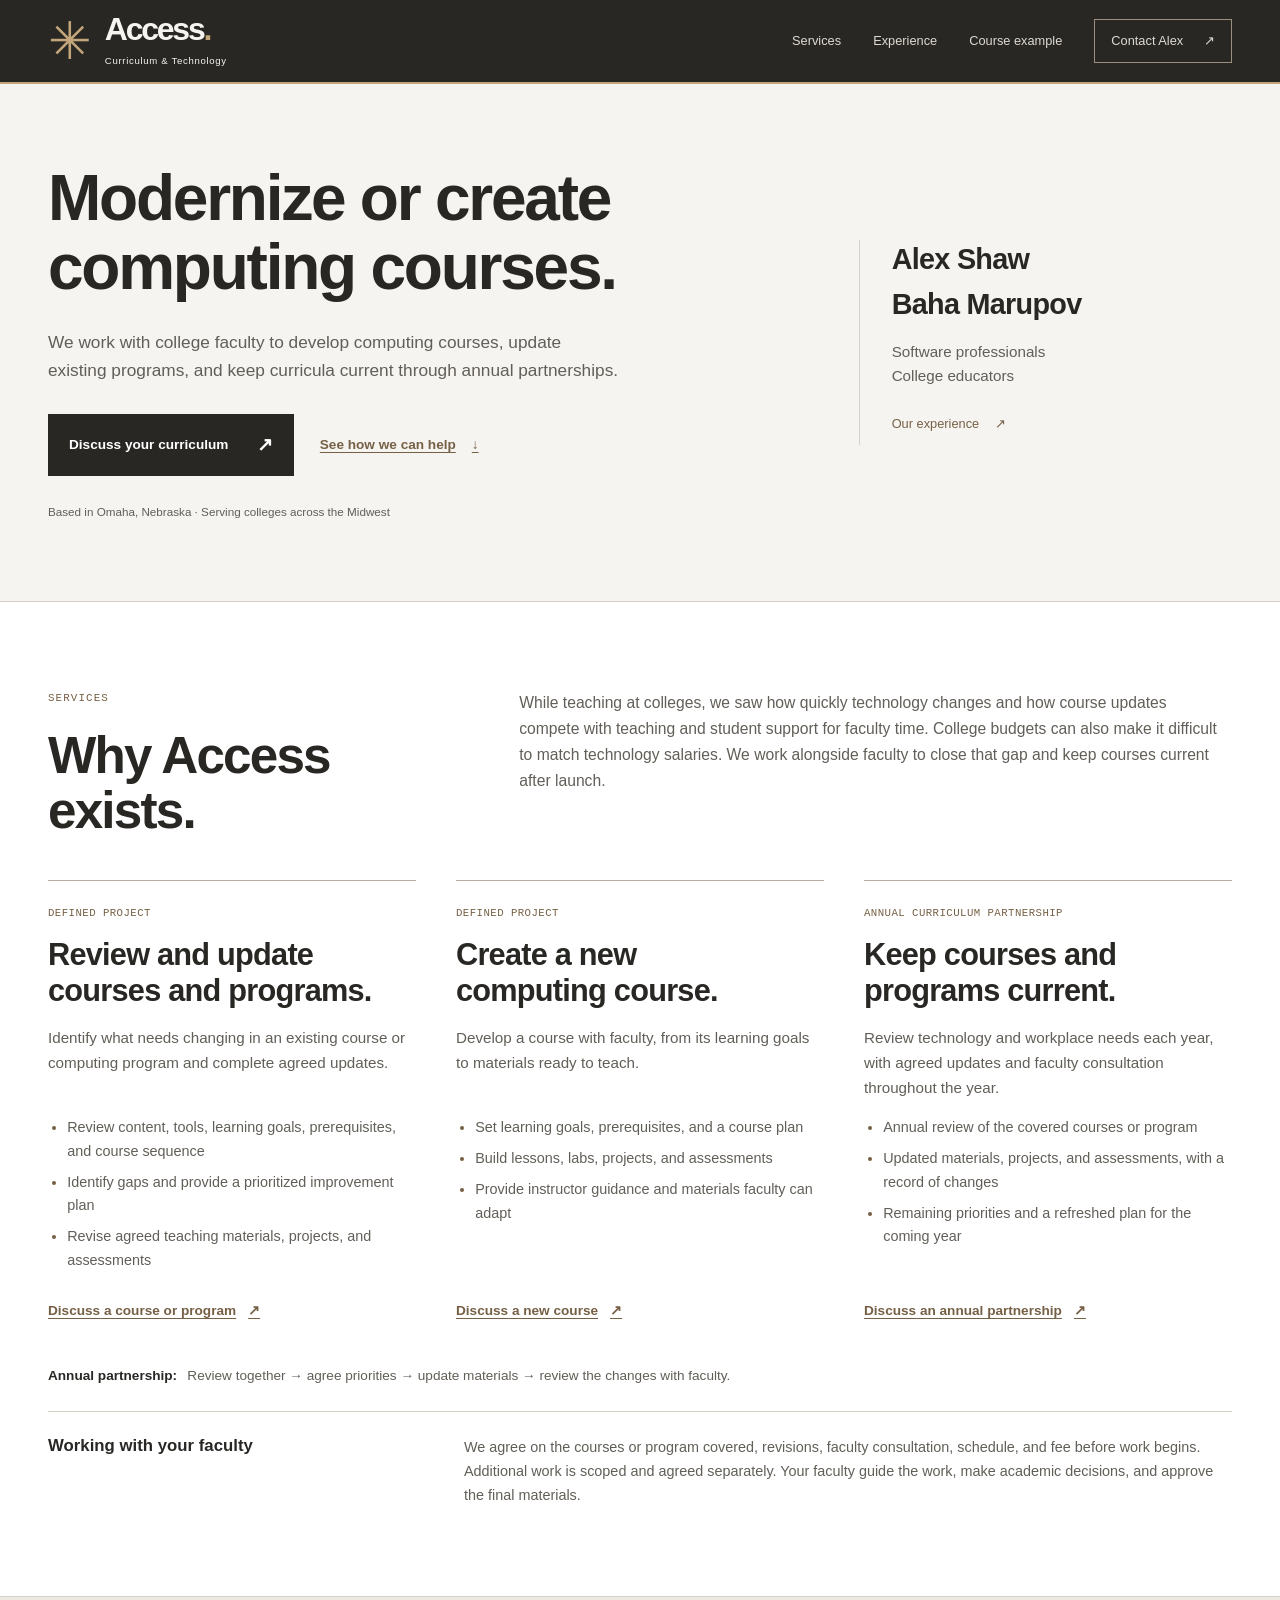
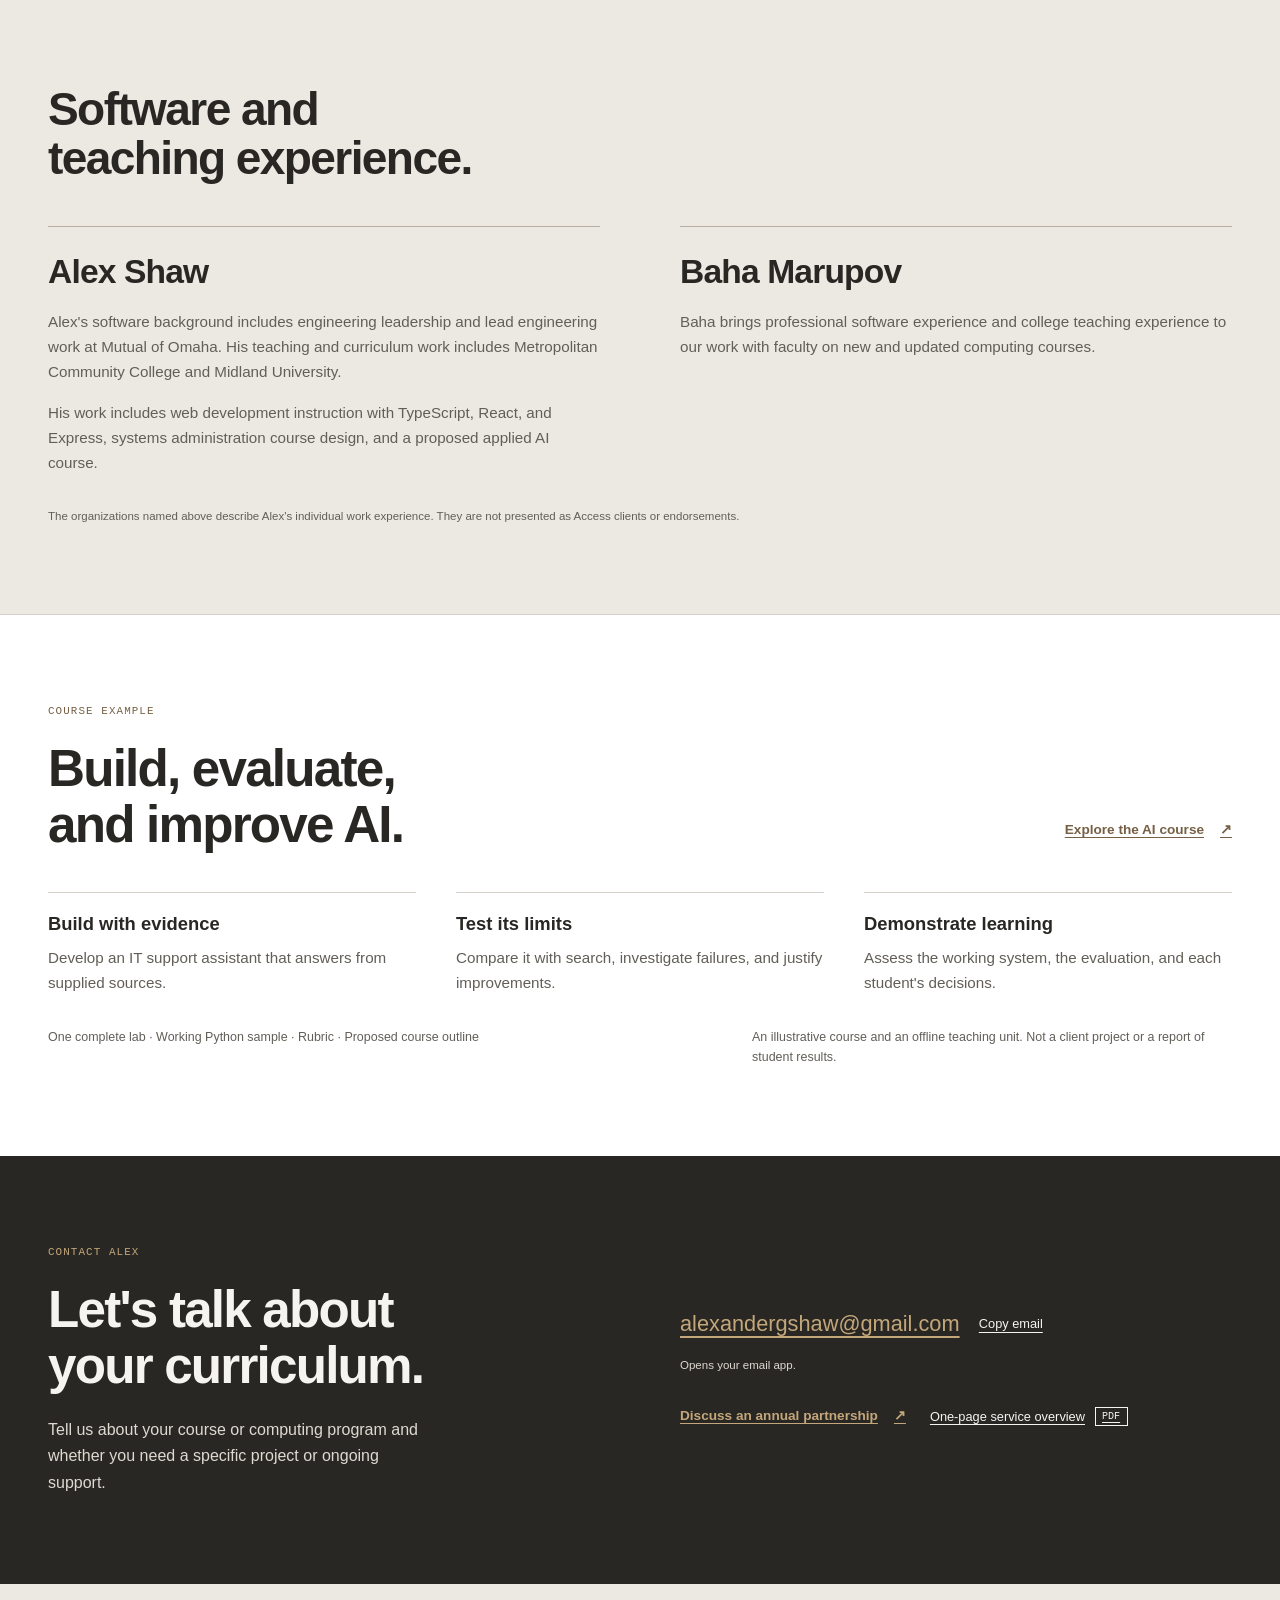
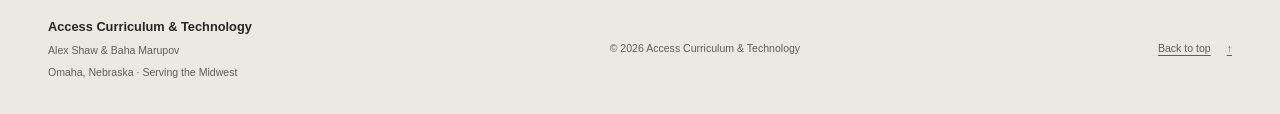
==== index.html @ 69c61f14 "Apply charcoal stone and bronze visual design" ====
<!doctype html>
<html lang="en">
<head>
  <meta charset="utf-8">
  <meta name="viewport" content="width=device-width, initial-scale=1">
  <title>Computing Courses &amp; Curriculum Support | Access Curriculum &amp; Technology</title>
  <meta name="description" content="Alex Shaw and Baha Marupov help colleges review and update computing courses and programs, create new courses, and keep curricula current through annual partnerships.">
  <meta property="og:type" content="website">
  <meta property="og:title" content="Access | Modernize or create computing courses">
  <meta property="og:description" content="Software professionals and college educators Alex Shaw and Baha Marupov offer course and program updates, new course development, and annual curriculum partnerships.">
  <meta name="theme-color" content="#292724">
  <link rel="icon" href="./favicon.svg" type="image/svg+xml">
  <link rel="stylesheet" href="./styles.css">
  <script src="./script.js" defer></script>
</head>
<body>
  <a class="skip-link" href="#main">Skip to content</a>
  <header class="site-header">
    <div class="container header-inner">
      <a class="wordmark" href="#top" aria-label="Access Curriculum &amp; Technology home"><span class="brand-symbol" aria-hidden="true">✳</span><span><span class="wordmark-name">Access<span class="wordmark-dot">.</span></span><span class="wordmark-description">Curriculum &amp; Technology</span></span></a>
      <nav aria-label="Main navigation">
        <a href="#services">Services</a>
        <a href="#experience">Experience</a>
        <a href="#course-example">Course example</a>
        <a class="nav-contact" href="#contact">Contact Alex <span aria-hidden="true">↗</span></a>
      </nav>
    </div>
  </header>
  <main id="main" tabindex="-1">
    <section class="hero" id="top" aria-labelledby="hero-heading">
      <div class="container hero-grid">
        <div class="hero-copy">
          <h1 id="hero-heading">Modernize or create<br><em>computing courses.</em></h1>
          <p class="hero-intro">We work with college faculty to develop computing courses, update existing programs, and keep curricula current through annual partnerships.</p>
          <div class="actions">
            <a class="button" href="#contact">Discuss your curriculum <span aria-hidden="true">↗</span></a>
            <a class="text-link" href="#services">See how we can help <span aria-hidden="true">↓</span></a>
          </div>
          <p class="hero-location">Based in Omaha, Nebraska · Serving colleges across the Midwest</p>
        </div>
        <aside class="credentials" aria-label="Meet Alex Shaw and Baha Marupov">
          <h2>Alex Shaw</h2>
          <h2>Baha Marupov</h2>
          <p>Software professionals<br>College educators</p>
          <a class="credential-link" href="#experience">Our experience <span aria-hidden="true">↗</span></a>
        </aside>
      </div>
    </section>

    <section class="section services" id="services" aria-labelledby="services-heading">
      <div class="container">
        <div class="section-heading services-intro">
          <div><p class="eyebrow">Services</p><h2 id="services-heading">Why Access<br><em>exists.</em></h2></div>
          <div class="origin-story">
            <p>While teaching at colleges, we saw how quickly technology changes and how course updates compete with teaching and student support for faculty time. College budgets can also make it difficult to match technology salaries. We work alongside faculty to close that gap and keep courses current after launch.</p>
          </div>
        </div>
        <div class="course-services">
          <article class="course-service" data-reveal>
            <p class="service-kind">Defined project</p>
            <h3>Review and update courses and programs.</h3>
            <p>Identify what needs changing in an existing course or computing program and complete agreed updates.</p>
            <ul><li>Review content, tools, learning goals, prerequisites, and course sequence</li><li>Identify gaps and provide a prioritized improvement plan</li><li>Revise agreed teaching materials, projects, and assessments</li></ul>
            <a class="text-link" href="mailto:alexandergshaw@gmail.com?subject=Computing%20course%20or%20program%20review">Discuss a course or program <span aria-hidden="true">↗</span></a>
          </article>
          <article class="course-service" data-reveal>
            <p class="service-kind">Defined project</p>
            <h3>Create a new computing course.</h3>
            <p>Develop a course with faculty, from its learning goals to materials ready to teach.</p>
            <ul><li>Set learning goals, prerequisites, and a course plan</li><li>Build lessons, labs, projects, and assessments</li><li>Provide instructor guidance and materials faculty can adapt</li></ul>
            <a class="text-link" href="mailto:alexandergshaw@gmail.com?subject=Create%20a%20computing%20course">Discuss a new course <span aria-hidden="true">↗</span></a>
          </article>
          <article class="course-service" data-reveal>
            <p class="service-kind">Annual Curriculum Partnership</p>
            <h3>Keep courses and programs current.</h3>
            <p>Review technology and workplace needs each year, with agreed updates and faculty consultation throughout the year.</p>
            <ul><li>Annual review of the covered courses or program</li><li>Updated materials, projects, and assessments, with a record of changes</li><li>Remaining priorities and a refreshed plan for the coming year</li></ul>
            <a class="text-link" href="mailto:alexandergshaw@gmail.com?subject=Annual%20Curriculum%20Partnership">Discuss an annual partnership <span aria-hidden="true">↗</span></a>
          </article>
        </div>
        <p class="review-cycle"><strong>Annual partnership:</strong> Review together → agree priorities → update materials → review the changes with faculty.</p>
        <div class="working-together"><h3>Working with your faculty</h3><p>We agree on the courses or program covered, revisions, faculty consultation, schedule, and fee before work begins. Additional work is scoped and agreed separately. Your faculty guide the work, make academic decisions, and approve the final materials.</p></div>
      </div>
    </section>

    <section class="section experience" id="experience" aria-labelledby="experience-heading">
      <div class="container">
        <div class="section-heading"><h2 id="experience-heading">Software and<br><em>teaching experience.</em></h2></div>
        <div class="experience-columns">
          <article data-reveal><h3>Alex Shaw</h3><p>Alex's software background includes engineering leadership and lead engineering work at Mutual of Omaha. His teaching and curriculum work includes Metropolitan Community College and Midland University.</p><p>His work includes web development instruction with TypeScript, React, and Express, systems administration course design, and a proposed applied AI course.</p></article>
          <article data-reveal><h3>Baha Marupov</h3><p>Baha brings professional software experience and college teaching experience to our work with faculty on new and updated computing courses.</p></article>
        </div>
        <p class="experience-note">The organizations named above describe Alex's individual work experience. They are not presented as Access clients or endorsements.</p>
      </div>
    </section>

    <section class="section course-example" id="course-example" aria-labelledby="example-heading">
      <div class="container">
        <div class="example-heading"><div><p class="eyebrow">Course example</p><h2 id="example-heading">Build, evaluate,<br><em>and improve AI.</em></h2></div><a class="text-link" href="./ai-course-example.html">Explore the AI course <span aria-hidden="true">↗</span></a></div>
        <ol class="example-steps"><li><h3>Build with evidence</h3><p>Develop an IT support assistant that answers from supplied sources.</p></li><li><h3>Test its limits</h3><p>Compare it with search, investigate failures, and justify improvements.</p></li><li><h3>Demonstrate learning</h3><p>Assess the working system, the evaluation, and each student's decisions.</p></li></ol>
        <div class="example-notes"><p>One complete lab · Working Python sample · Rubric · Proposed course outline</p><p>An illustrative course and an offline teaching unit. Not a client project or a report of student results.</p></div>
      </div>
    </section>

    <section class="section contact" id="contact" aria-labelledby="contact-heading">
      <div class="container contact-grid">
        <div><p class="eyebrow">Contact Alex</p><h2 id="contact-heading">Let's talk about<br><em>your curriculum.</em></h2><p>Tell us about your course or computing program and whether you need a specific project or ongoing support.</p></div>
        <div class="contact-details"><div class="contact-email"><a class="email-address" href="mailto:alexandergshaw@gmail.com?subject=Computing%20curriculum%20support">alexandergshaw@gmail.com</a><button class="copy-email" type="button" hidden>Copy email</button></div><p class="email-help">Opens your email app.</p><p class="copy-status" role="status" aria-live="polite"></p><div class="contact-links"><a class="partnership-contact text-link" href="mailto:alexandergshaw@gmail.com?subject=Annual%20Curriculum%20Partnership">Discuss an annual partnership <span aria-hidden="true">↗</span></a><a class="brief-download" href="./output/pdf/access-capabilities.pdf" download>One-page service overview <span>PDF</span></a></div></div>
      </div>
    </section>
  </main>
  <footer class="site-footer"><div class="container footer-inner"><div><p class="footer-brand">Access Curriculum &amp; Technology</p><p>Alex Shaw &amp; Baha Marupov</p><p>Omaha, Nebraska · Serving the Midwest</p></div><p>© 2026 Access Curriculum &amp; Technology</p><a href="#top">Back to top <span aria-hidden="true">↑</span></a></div></footer>
</body>
</html>
---- styles.css ----
:root {
  color-scheme: light;
  --paper: #f5f4f1;
  --white: #ffffff;
  --ink: #292724;
  --muted: #625e58;
  --brand: #766045;
  --line: #d5d0c8;
  --soft: #ece9e3;
  --night: #292724;
  --raised: #393630;
  --selected-surface: #494238;
  --accent: #c3a77a;
  --on-dark: #ded9d1;
  --dark-line: #595248;
  --control-line: #9b8f7d;
  --rule-strong: #b8ada0;
  --action: var(--ink);
  --action-hover: #3f3b35;
  --action-text: var(--white);
  --action-on-dark: var(--paper);
  --action-hover-on-dark: var(--soft);
  --action-text-on-dark: var(--ink);
  --focus: var(--ink);
  --focus-on-dark: var(--white);
  --sans: "Segoe UI", -apple-system, BlinkMacSystemFont, Arial, sans-serif;
  --mono: "Cascadia Code", Consolas, monospace;
}
* { box-sizing: border-box; }
html { scroll-behavior: smooth; scroll-padding-top: calc(var(--header-height, 92px) + 1rem); }
body { margin: 0; color: var(--ink); background: var(--white); font: 1rem/1.65 var(--sans); overflow-wrap: break-word; }
[hidden] { display: none !important; }
::selection { color: var(--night); background: var(--accent); }
a { color: inherit; text-underline-offset: .25em; }
button, input { font: inherit; }
a, button, input { -webkit-tap-highlight-color: transparent; }
:focus-visible { outline: 3px solid var(--focus); outline-offset: 5px; }
h1, h2, h3, p { margin: 0; }
h1, h2, h3 { text-wrap: balance; }
h1, h2 { font-weight: 550; line-height: 1.08; letter-spacing: -.035em; }
h1 { font-size: clamp(3rem, 5.2vw, 5rem); }
h2 { font-size: clamp(2.5rem, 4vw, 3.6rem); }
h3 { line-height: 1.25; font-weight: 550; }
h1 em, h2 em { color: inherit; font: inherit; }
p + p { margin-top: 1rem; }
ul { padding-left: 1.2rem; margin: 1rem 0 0; }
li + li { margin-top: .45rem; }
svg { display: block; }
.container { width: min(1280px, calc(100% - 6rem)); margin-inline: auto; }
.section { padding-block: 5.5rem; }
.eyebrow { font: 500 .68rem/1.6 var(--mono); letter-spacing: .1em; text-transform: uppercase; color: var(--brand); margin-bottom: 1.3rem; }
.visually-hidden { position: absolute; width: 1px; height: 1px; padding: 0; margin: -1px; overflow: hidden; clip-path: inset(50%); white-space: nowrap; border: 0; }
.skip-link { position: fixed; top: .75rem; left: 1rem; padding: .8rem 1.2rem; background: var(--accent); color: var(--night); z-index: 40; transform: translateY(-180%); }
.skip-link:focus { transform: translateY(0); }
.site-header { position: sticky; top: 0; z-index: 15; background: var(--night); color: var(--paper); border-bottom: 2px solid var(--accent); }
.header-inner { display: flex; align-items: center; justify-content: space-between; gap: 2rem; min-height: 82px; }
.wordmark { display: inline-flex; align-items: center; gap: .8rem; text-decoration: none; flex-shrink: 0; }
.brand-symbol { font-size: 3.25rem; color: var(--accent); line-height: 1; }
.wordmark-name { display: block; font-size: 2rem; font-weight: 650; line-height: 1; letter-spacing: -.07em; }
.wordmark-dot { color: var(--accent); }
.wordmark-description { display: block; margin-top: .45rem; font-size: .6rem; letter-spacing: .07em; }
nav { display: flex; align-items: center; gap: .5rem 2rem; flex-wrap: wrap; }
nav a { display: inline-flex; align-items: center; min-height: 44px; text-decoration: none; font-size: .8rem; }
.site-header nav a { color: var(--on-dark); transition: color .2s; }
.site-header nav a:hover, .site-header nav a.is-active { color: var(--accent); }
nav .nav-contact { color: var(--accent); gap: 1.3rem; border: 1px solid var(--control-line); padding: .2rem 1rem; }
.site-header :focus-visible, .contact :focus-visible { outline-color: var(--focus-on-dark); }
.hero { background: var(--paper); color: var(--ink); padding-block: 5rem; border-bottom: 1px solid var(--line); }
.hero-grid { display: grid; grid-template-columns: 2fr 1fr; align-items: center; gap: clamp(2rem, 5vw, 5rem); }
.hero h1 { font-size: clamp(3rem, 5vw, 4.7rem); }
.hero-intro { margin-top: 1.6rem; font-size: 1.08rem; color: var(--muted); max-width: 36rem; }
.actions { display: flex; align-items: center; flex-wrap: wrap; gap: 1rem 1.6rem; margin-top: 1.8rem; }
.button { display: inline-flex; justify-content: space-between; align-items: center; gap: 1.8rem; min-height: 52px; padding: .9rem 1.25rem; border: 1px solid var(--action); background: var(--action); color: var(--action-text); text-decoration: none; font-size: .85rem; font-weight: 600; transition: background .2s; }
.button > span[aria-hidden] { font-size: 1.2rem; transition: transform .2s; }
.button:hover { background: var(--action-hover); border-color: var(--action-hover); }
.button:hover > span[aria-hidden] { transform: translate(2px, -2px); }
.button-on-dark { --action: var(--action-on-dark); --action-hover: var(--action-hover-on-dark); --action-text: var(--action-text-on-dark); }
.text-link { display: inline-flex; gap: 1rem; align-items: center; min-height: 44px; font-size: .85rem; font-weight: 600; text-decoration-thickness: 1px; }
.text-link:hover { text-decoration-thickness: 2px; }
.hero .text-link { color: var(--brand); }
.hero-location { color: var(--muted); font-size: .73rem; margin-top: 1.6rem; }
.credentials { border-left: 1px solid var(--line); padding-left: 2rem; }
.credentials h2 { font-size: 1.8rem; letter-spacing: -.025em; line-height: 1.35; }
.credentials h2 + h2 { margin-top: .4rem; }
.credentials p { color: var(--muted); font-size: .95rem; line-height: 1.6; margin-top: 1rem; }
.credential-link { display: inline-flex; gap: 1rem; min-height: 44px; align-items: center; color: var(--brand); margin-top: .8rem; font-size: .8rem; text-decoration: none; }
.credential-link:hover { text-decoration: underline; }
.section-heading { margin-bottom: 2.6rem; }
.section-heading > p:last-child:not(.eyebrow) { margin-top: 1rem; color: var(--muted); }
.services-intro { display: grid; grid-template-columns: .8fr 1.4fr; gap: 4rem; align-items: start; }
.origin-story { color: var(--muted); max-width: 44rem; }
.origin-story p { font-size: .98rem; }
.course-services { display: grid; grid-template-columns: repeat(3, minmax(0, 1fr)); gap: 1rem 2.5rem; }
.course-service { border-top: 1px solid var(--rule-strong); padding-top: 1.5rem; display: grid; grid-template-rows: subgrid; grid-row: span 5; align-items: start; min-width: 0; }
.course-service h3 { font-size: clamp(1.8rem, 2.4vw, 2.3rem); line-height: 1.16; letter-spacing: -.025em; font-weight: 550; }
.course-service > p { color: var(--muted); font-size: .95rem; }
.course-service > .service-kind { color: var(--brand); font: .67rem/1.5 var(--mono); text-transform: uppercase; letter-spacing: .04em; margin: 0; }
.course-service ul { margin: 0; font-size: .9rem; color: var(--muted); }
.course-service li::marker { color: var(--brand); }
.course-service .text-link { align-self: end; color: var(--brand); font-size: .85rem; gap: .75rem; }
.review-cycle { margin-top: 2rem; font-size: .85rem; color: var(--muted); }
.review-cycle strong { color: var(--ink); margin-right: .4rem; }
.working-together { display: grid; grid-template-columns: 1fr 2fr; gap: 2rem; border-top: 1px solid var(--line); margin-top: 1.5rem; padding-top: 1.5rem; }
.working-together h3 { font-size: 1.05rem; }
.working-together p { color: var(--muted); font-size: .9rem; }
.experience { background: var(--soft); border-block: 1px solid var(--line); }
.experience h2 { font-size: clamp(2.1rem, 3.6vw, 3.3rem); }
.experience-columns { display: grid; grid-template-columns: 1fr 1fr; gap: 5rem; }
.experience-columns article { border-top: 1px solid var(--rule-strong); padding-top: 1.5rem; }
.experience-columns h3 { font-size: 2.1rem; letter-spacing: -.025em; font-weight: 550; }
.experience-columns p { font-size: .95rem; color: var(--muted); margin-top: 1rem; }
.experience-note { font-size: .72rem; color: var(--muted); margin-top: 2rem; }
.example-heading { display: flex; justify-content: space-between; align-items: end; gap: 2rem; }
.example-heading > a { color: var(--brand); flex-shrink: 0; }
.example-steps { display: grid; grid-template-columns: repeat(3, minmax(0, 1fr)); gap: 2.5rem; list-style: none; padding: 0; margin: 2.5rem 0 0; }
.example-steps li { border-top: 1px solid var(--line); padding-top: 1.2rem; margin: 0; }
.example-steps h3 { font-size: 1.15rem; font-weight: 550; }
.example-steps p { color: var(--muted); font-size: .95rem; margin-top: .6rem; }
.example-notes { display: flex; justify-content: space-between; gap: 1.5rem; margin-top: 2rem; font-size: .78rem; color: var(--muted); }
.example-notes p { margin: 0; max-width: 30rem; }
.contact { background: var(--night); color: var(--paper); }
.contact .eyebrow { color: var(--accent); }
.contact-grid { display: grid; grid-template-columns: 1fr 1fr; gap: 5rem; align-items: center; }
.contact-grid > div > p:not(.eyebrow):not(.email-help):not(.copy-status) { color: var(--on-dark); max-width: 380px; margin-top: 1.5rem; }
.contact-email { display: flex; align-items: center; flex-wrap: wrap; gap: .25rem 1.2rem; }
.email-address { font-size: clamp(.95rem, 1.7vw, 1.4rem); color: var(--accent); }
.copy-email { cursor: pointer; min-height: 44px; color: var(--paper); padding: .4rem 0; background: transparent; border: 0; text-decoration: underline; font-size: .8rem; text-underline-offset: .3em; }
.email-help, .copy-status { font-size: .72rem; color: var(--on-dark); margin-top: .65rem; }
.copy-status:empty { display: none; }
.contact-links { display: flex; flex-wrap: wrap; align-items: center; gap: .25rem 1.5rem; margin-top: 1.2rem; }
.partnership-contact { color: var(--accent); }
.brief-download { display: inline-flex; align-items: center; gap: .6rem; min-height: 44px; font-size: .8rem; }
.brief-download span, .file-type { font: .63rem var(--mono); border: 1px solid currentColor; padding: .2rem .4rem; }
.site-footer { padding-block: 2rem; background: var(--soft); }
.footer-inner { display: flex; justify-content: space-between; align-items: center; gap: 2rem; color: var(--muted); font-size: .66rem; }
.footer-brand { color: var(--ink); font-weight: 600; font-size: .8rem; }
.footer-inner p + p { margin-top: .3rem; }
.footer-inner > p { margin: 0; }
.footer-inner a { display: inline-flex; align-items: center; min-height: 44px; gap: 1rem; }
/* Content stays visible even if script loading or observation fails. */
@keyframes settle-in { from { transform: translateY(12px); } to { transform: none; } }
[data-reveal].is-visible { animation: settle-in .5s ease-out both; }
@media (max-width: 1100px) {
  .course-services { grid-template-columns: 1fr; gap: 2rem; }
  .course-service { display: flex; flex-direction: column; align-items: start; gap: 1rem; grid-row: auto; }
  .course-service h3 { font-size: 2.2rem; }
  .course-service > p, .course-service ul { max-width: 50rem; }
  .course-service .text-link { align-self: start; }
}
@media (max-width: 1000px) {
  .container { width: calc(100% - 4rem); }
  nav { gap: .5rem 1.2rem; }
  .hero-grid { grid-template-columns: 1.6fr 1fr; gap: 2rem; }
  .hero h1 { font-size: clamp(2.6rem, 4.9vw, 3.5rem); }
  .credentials { padding-left: 1.5rem; }
  .credentials h2 { font-size: 1.6rem; }
  .experience-columns, .contact-grid { gap: 3rem; }
  .services-intro { gap: 2.5rem; }
}
@media (max-width: 800px) {
  .header-inner { flex-wrap: wrap; gap: .6rem; padding-block: 1rem .6rem; }
  .site-header nav { width: 100%; justify-content: space-between; gap: .4rem 1rem; }
  .hero-grid { grid-template-columns: 1fr; gap: 2.8rem; }
  .hero { padding-block: 3rem; }
  .hero h1 { font-size: clamp(2.5rem, 7.5vw, 4.5rem); }
  .credentials { border-left: 0; border-top: 1px solid var(--line); padding: 1.5rem 0 0; display: grid; grid-template-columns: 1fr 1fr; gap: .4rem 1.5rem; max-width: 36rem; }
  .credentials h2 + h2 { margin-top: 0; }
  .credentials p { margin-top: .4rem; }
  .credential-link { justify-self: start; align-self: end; margin: 0; }
  .services-intro { grid-template-columns: 1fr; gap: 1.5rem; }
  .experience-columns, .contact-grid { grid-template-columns: 1fr; gap: 2rem; }
  .example-heading { align-items: start; flex-direction: column; gap: 1rem; }
  .example-steps { grid-template-columns: 1fr; gap: 1.5rem; margin-top: 1.5rem; }
  .example-notes { flex-direction: column; gap: .7rem; margin-top: 1.5rem; }
  .working-together { grid-template-columns: 1fr; gap: .7rem; }
  .section { padding-block: 4rem; }
  .footer-inner { flex-wrap: wrap; gap: .5rem 2rem; }
  .footer-inner > div { width: 100%; }
}
@media (max-width: 480px) {
  .container { width: calc(100% - 2.5rem); }
  .site-header { position: static; }
  html { scroll-padding-top: 1rem; }
  .brand-symbol { font-size: 2.8rem; }
  .wordmark-name { font-size: 1.8rem; }
  .wordmark-description { font-size: .54rem; }
  .site-header nav { gap: .1rem .7rem; }
  .site-header nav a { font-size: .69rem; }
  nav .nav-contact { border: 0; padding-inline: 0; gap: .25rem; }
  .hero { padding-top: 2.5rem; }
  .hero h1 { font-size: clamp(2.05rem, 8.7vw, 2.8rem); }
  .hero-intro { font-size: 1.05rem; }
  .hero-location { font-size: .69rem; }
  .credentials { gap: .5rem 1rem; }
  .credentials h2 { font-size: 1.2rem; }
  .credentials p { grid-column: 1 / -1; font-size: .9rem; }
  .credential-link { grid-column: 1 / -1; }
  .origin-story p { font-size: .93rem; }
  .section { padding-block: 3.5rem; }
  h2, .experience h2 { font-size: clamp(2rem, 8.3vw, 2.5rem); }
  .section-heading { margin-bottom: 2rem; }
  .course-service h3 { font-size: 2rem; }
  .email-address { font-size: 1rem; }
  .brief-download { font-size: .72rem; gap: .6rem; }
}
@media (prefers-reduced-motion: reduce) {
  html { scroll-behavior: auto; }
  *, *::before, *::after { animation: none !important; transition: none !important; }
}
@media print {
  @page { margin: 1.5cm; }
  html { scroll-behavior: auto; }
  body { background: white; color: #000; font-size: 10pt; }
  .container { width: 100%; }
  .site-header { position: static; background: white; color: #000; }
  .header-inner { min-height: 0; padding-block: .5rem; }
  .brand-symbol, .wordmark-dot { color: #000; }
  nav, .skip-link, .actions, .copy-status, .email-help, .credential-link, .brief-download, .partnership-contact, .footer-inner > a { display: none !important; }
  .section, .hero { padding-block: 1.5rem; }
  .hero, .experience, .contact, .site-footer, .credentials { background: white; color: #000; box-shadow: none; }
  .hero *, .contact *, .credentials * { color: #000 !important; }
  h1, .hero h1 { font-size: 30pt; }
  h2, .experience h2 { font-size: 23pt; }
  .hero-grid, .contact-grid { display: block; }
  .credentials { margin-top: 1.2rem; padding: 1rem 0; border-left: 0; break-inside: avoid; }
  .services-intro { display: block; }
  .origin-story { margin-top: 1rem; max-width: none; }
  .section-heading { margin-bottom: 1.2rem; }
  .course-services, .experience-columns { gap: 1.5rem; }
  .course-service { display: block; padding: 1rem 0; break-inside: avoid; }
  .course-service > * + * { margin-top: .7rem; }
  .course-service h3 { font-size: 20pt; }
  .course-services { display: block; }
  .review-cycle { background: white; color: #000; break-inside: avoid; }
  .course-service .text-link, .example-heading > a { display: none; }
  .example-steps { break-inside: avoid; }
  .contact-details { margin-top: 1rem; }
  .footer-inner { display: block; }
  *, *::before, *::after { animation: none !important; transition: none !important; }
}
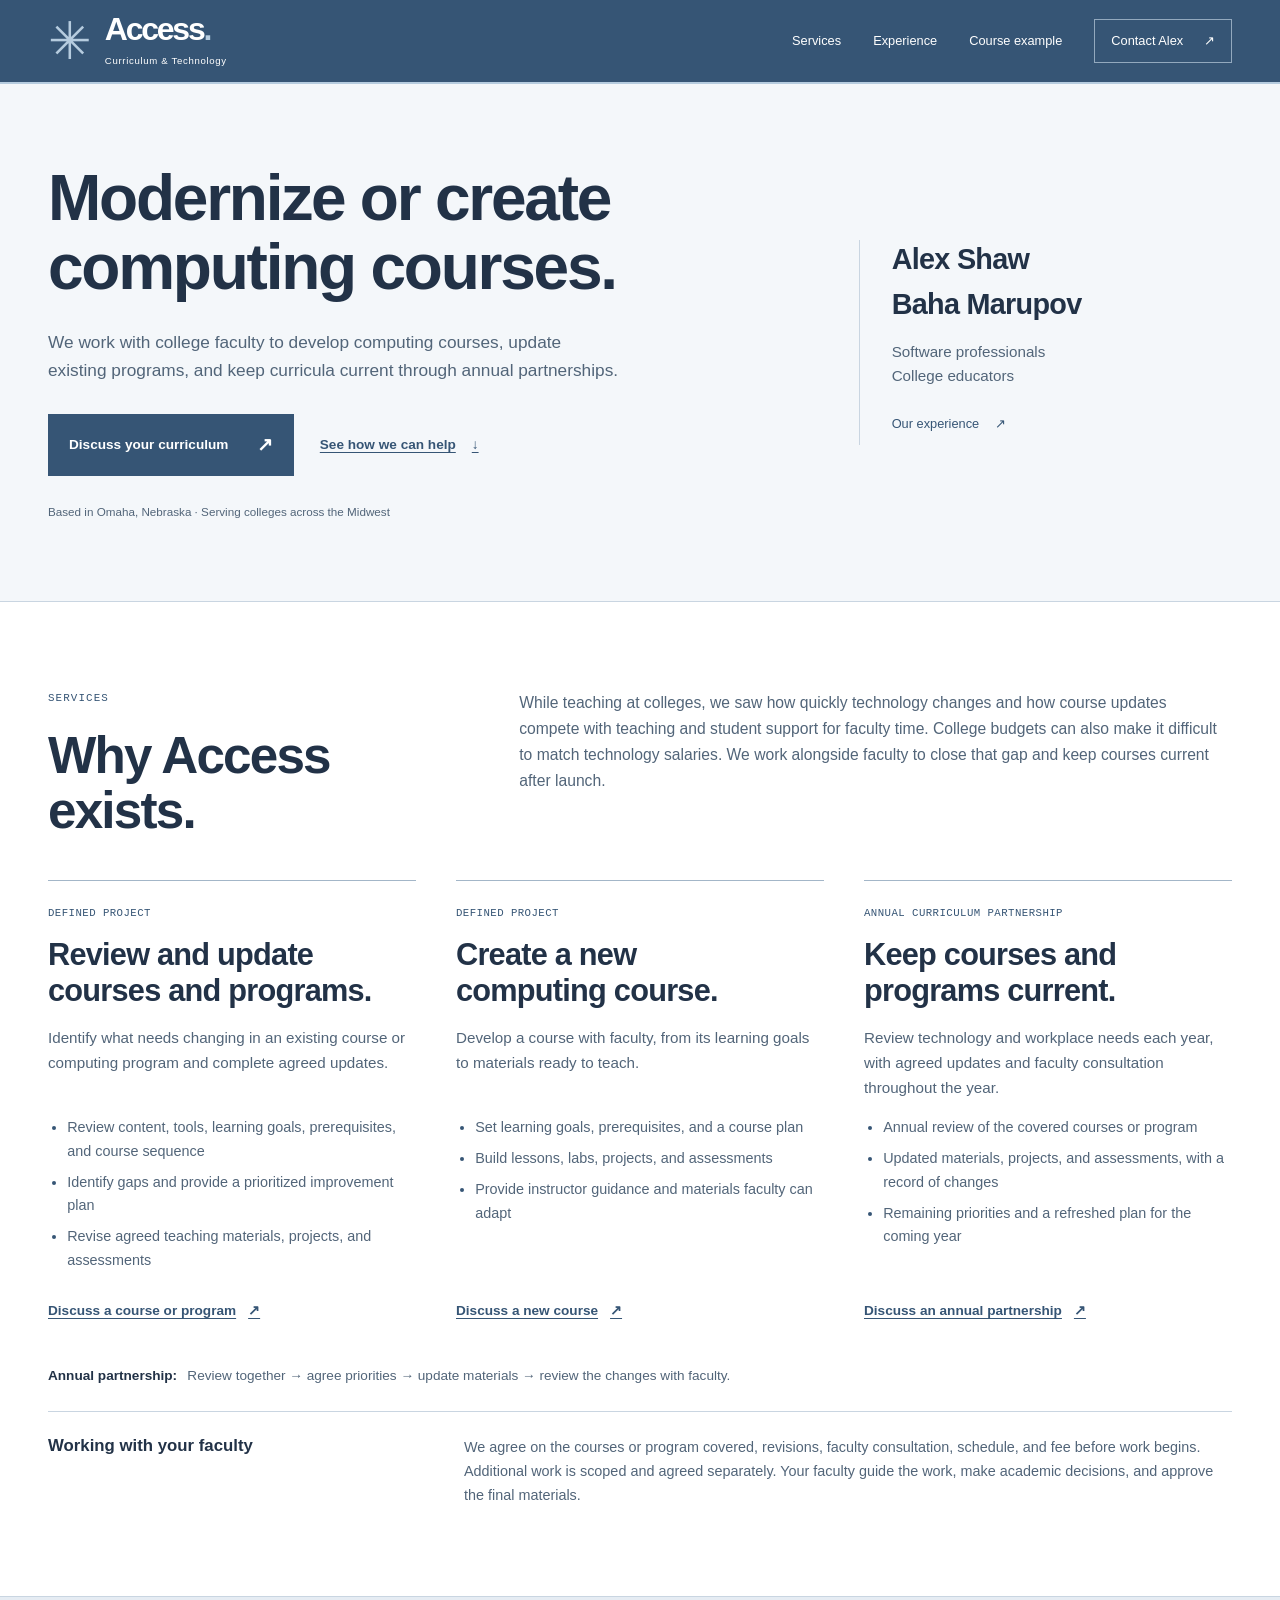
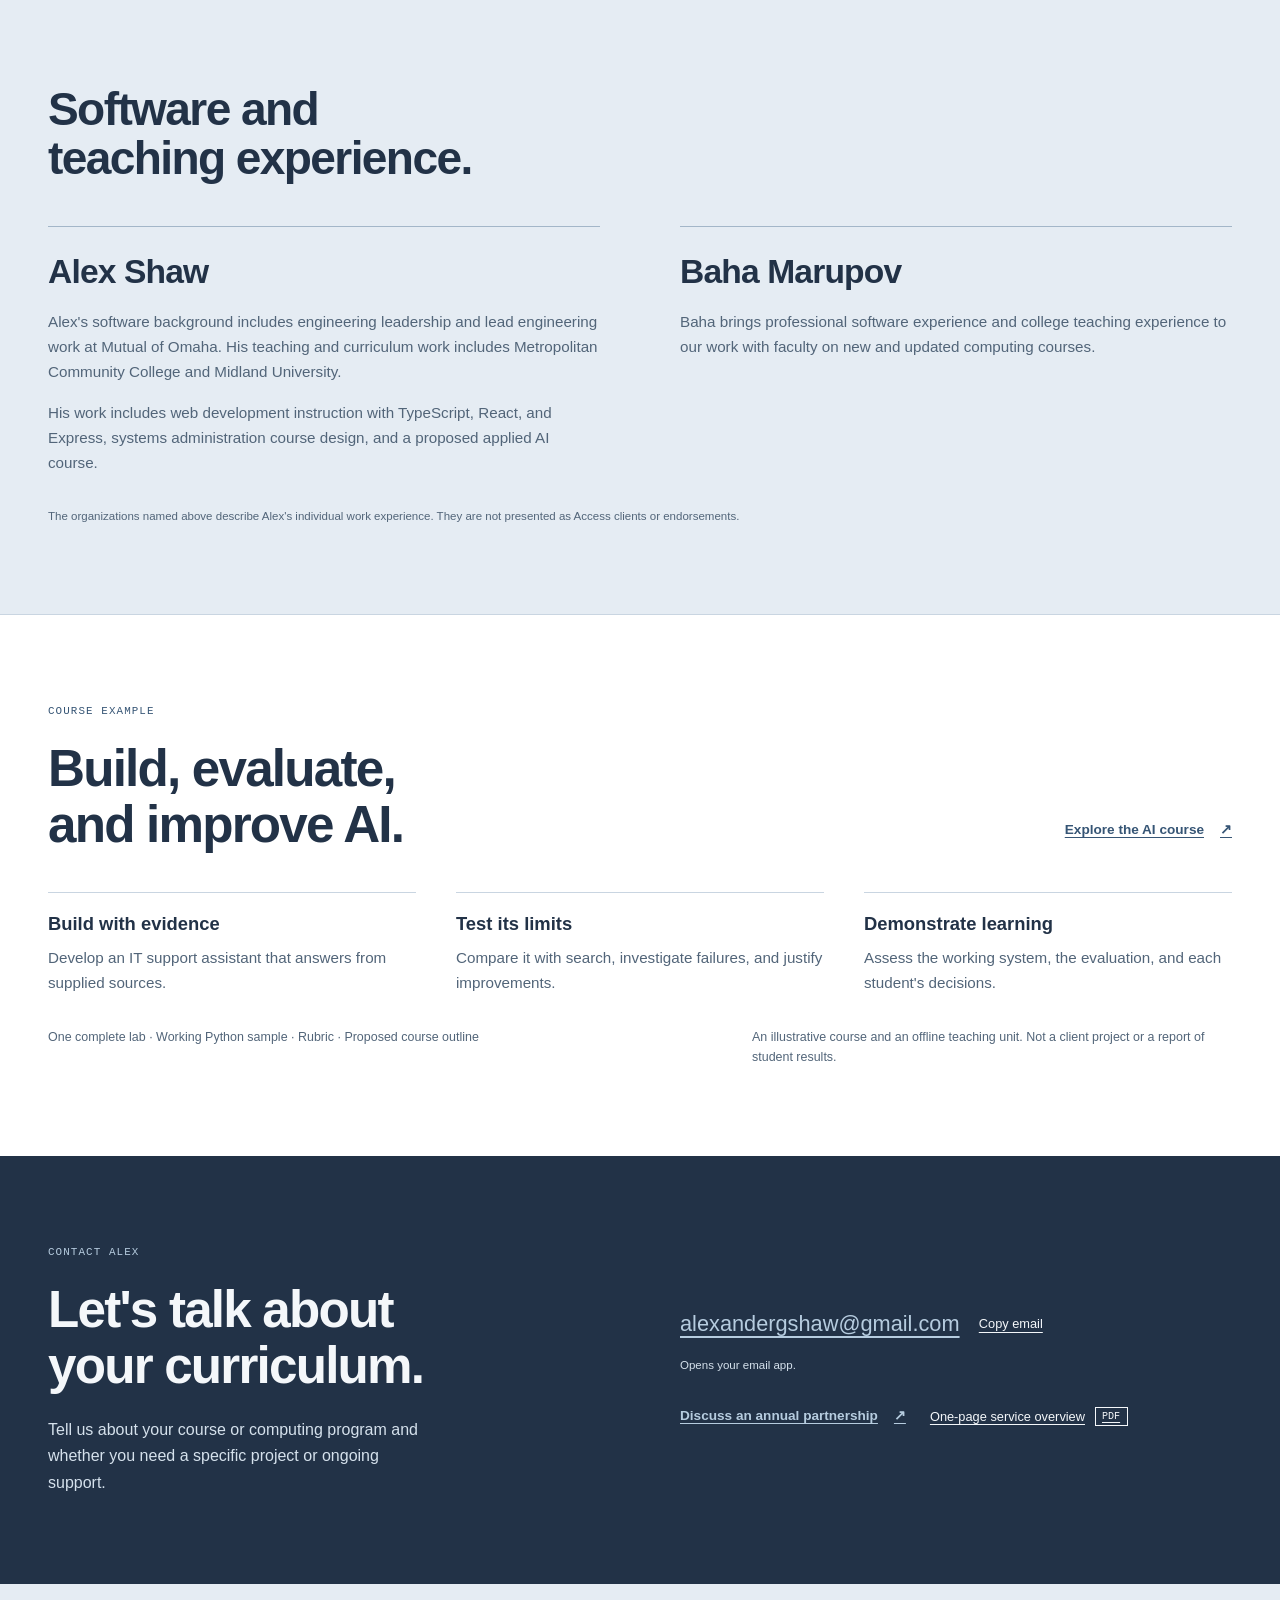
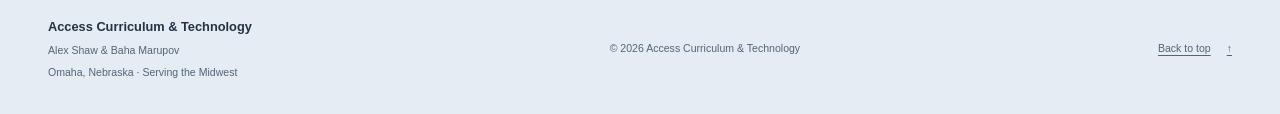
==== commit d4ab4113: "Apply approved light navy visual design" ====
--- a/index.html
+++ b/index.html
@@ -8,7 +8,7 @@
   <meta property="og:type" content="website">
   <meta property="og:title" content="Access | Modernize or create computing courses">
   <meta property="og:description" content="Software professionals and college educators Alex Shaw and Baha Marupov offer course and program updates, new course development, and annual curriculum partnerships.">
-  <meta name="theme-color" content="#292724">
+  <meta name="theme-color" content="#365575">
   <link rel="icon" href="./favicon.svg" type="image/svg+xml">
   <link rel="stylesheet" href="./styles.css">
   <script src="./script.js" defer></script>
--- a/styles.css
+++ b/styles.css
@@ -1,22 +1,23 @@
 :root {
   color-scheme: light;
-  --paper: #f5f4f1;
+  --paper: #f4f7fa;
   --white: #ffffff;
-  --ink: #292724;
-  --muted: #625e58;
-  --brand: #766045;
-  --line: #d5d0c8;
-  --soft: #ece9e3;
-  --night: #292724;
-  --raised: #393630;
-  --selected-surface: #494238;
-  --accent: #c3a77a;
-  --on-dark: #ded9d1;
-  --dark-line: #595248;
-  --control-line: #9b8f7d;
-  --rule-strong: #b8ada0;
-  --action: var(--ink);
-  --action-hover: #3f3b35;
+  --ink: #223247;
+  --muted: #526579;
+  --brand: #365575;
+  --header: var(--brand);
+  --line: #c9d5e1;
+  --soft: #e5ecf3;
+  --night: #223247;
+  --raised: #2d4057;
+  --selected-surface: #365575;
+  --accent: #b6ccdf;
+  --on-dark: #d5e1ec;
+  --dark-line: #52667b;
+  --control-line: #93a9be;
+  --rule-strong: #a3b6c8;
+  --action: var(--brand);
+  --action-hover: #29435f;
   --action-text: var(--white);
   --action-on-dark: var(--paper);
   --action-hover-on-dark: var(--soft);
@@ -52,7 +53,7 @@
 .visually-hidden { position: absolute; width: 1px; height: 1px; padding: 0; margin: -1px; overflow: hidden; clip-path: inset(50%); white-space: nowrap; border: 0; }
 .skip-link { position: fixed; top: .75rem; left: 1rem; padding: .8rem 1.2rem; background: var(--accent); color: var(--night); z-index: 40; transform: translateY(-180%); }
 .skip-link:focus { transform: translateY(0); }
-.site-header { position: sticky; top: 0; z-index: 15; background: var(--night); color: var(--paper); border-bottom: 2px solid var(--accent); }
+.site-header { position: sticky; top: 0; z-index: 15; background: var(--header); color: var(--white); border-bottom: 2px solid var(--accent); }
 .header-inner { display: flex; align-items: center; justify-content: space-between; gap: 2rem; min-height: 82px; }
 .wordmark { display: inline-flex; align-items: center; gap: .8rem; text-decoration: none; flex-shrink: 0; }
 .brand-symbol { font-size: 3.25rem; color: var(--accent); line-height: 1; }
@@ -61,7 +62,7 @@
 .wordmark-description { display: block; margin-top: .45rem; font-size: .6rem; letter-spacing: .07em; }
 nav { display: flex; align-items: center; gap: .5rem 2rem; flex-wrap: wrap; }
 nav a { display: inline-flex; align-items: center; min-height: 44px; text-decoration: none; font-size: .8rem; }
-.site-header nav a { color: var(--on-dark); transition: color .2s; }
+.site-header nav a { color: var(--white); transition: color .2s; }
 .site-header nav a:hover, .site-header nav a.is-active { color: var(--accent); }
 nav .nav-contact { color: var(--accent); gap: 1.3rem; border: 1px solid var(--control-line); padding: .2rem 1rem; }
 .site-header :focus-visible, .contact :focus-visible { outline-color: var(--focus-on-dark); }
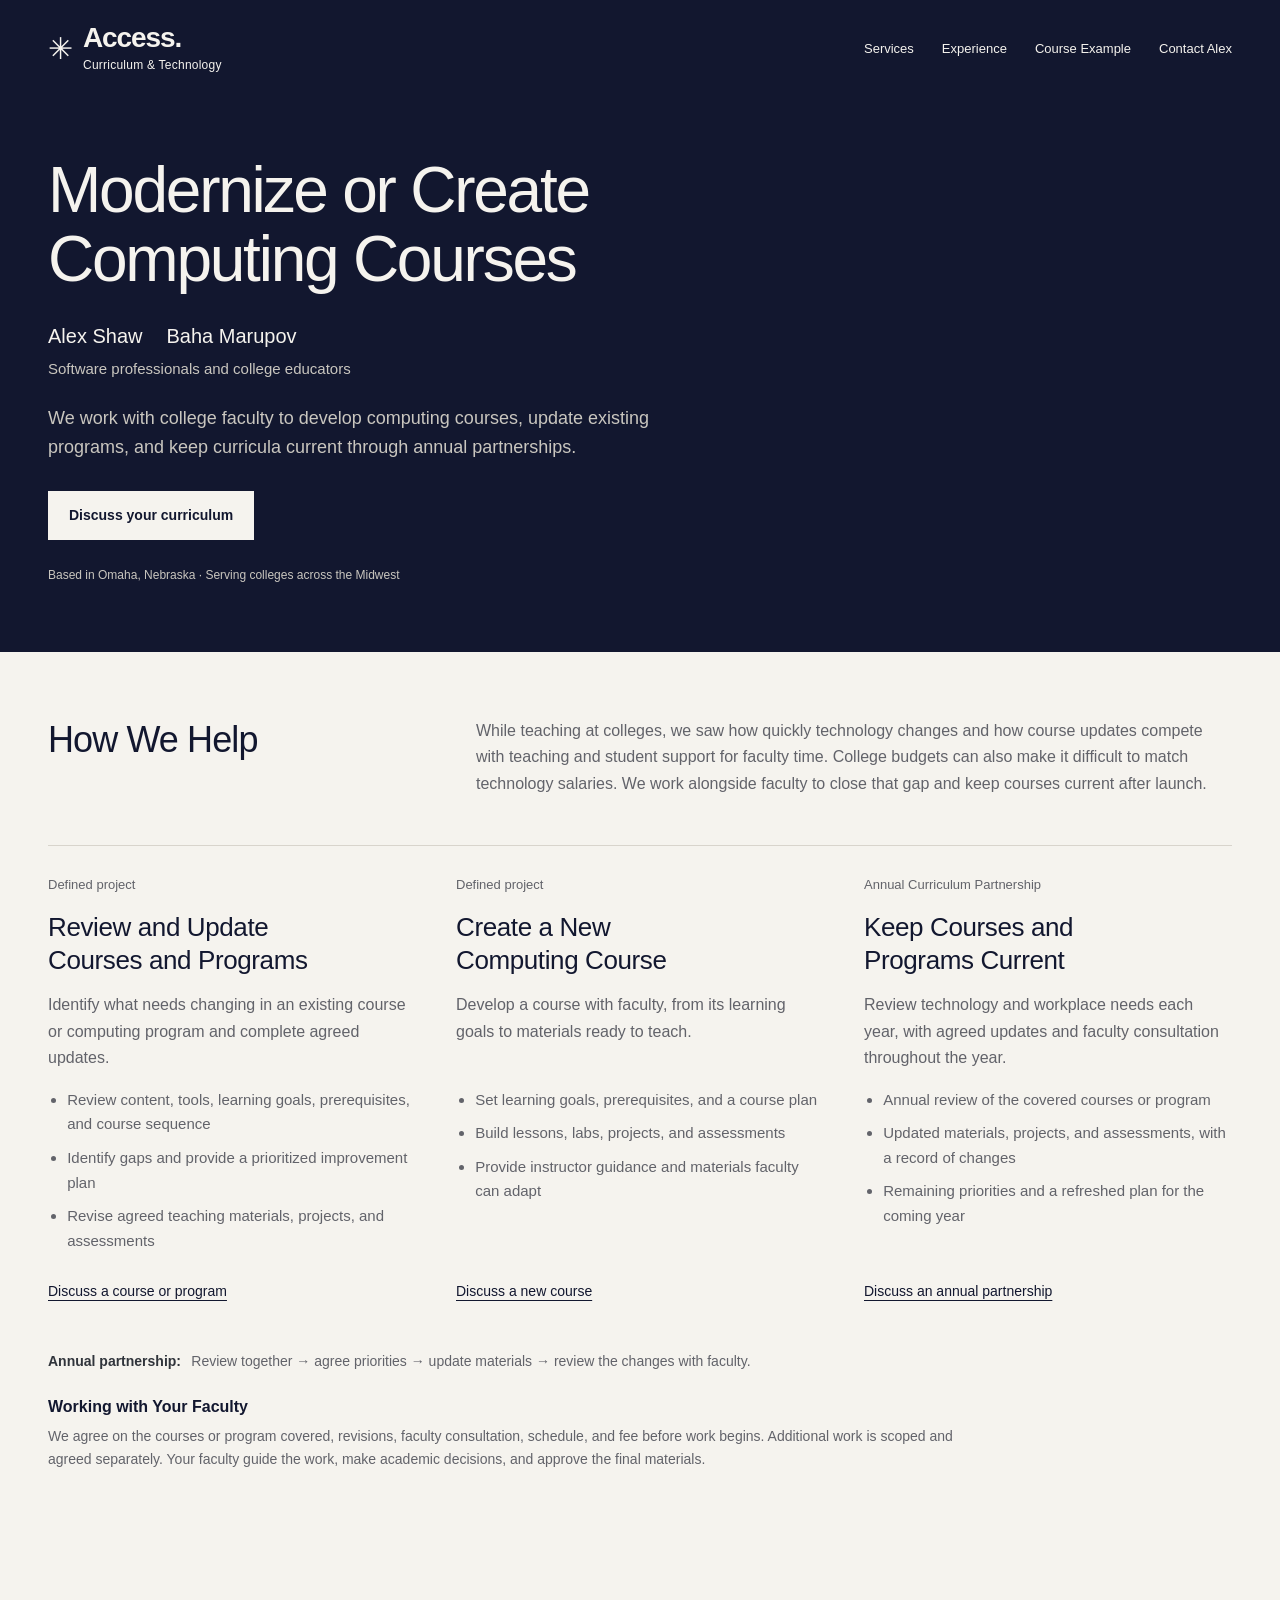
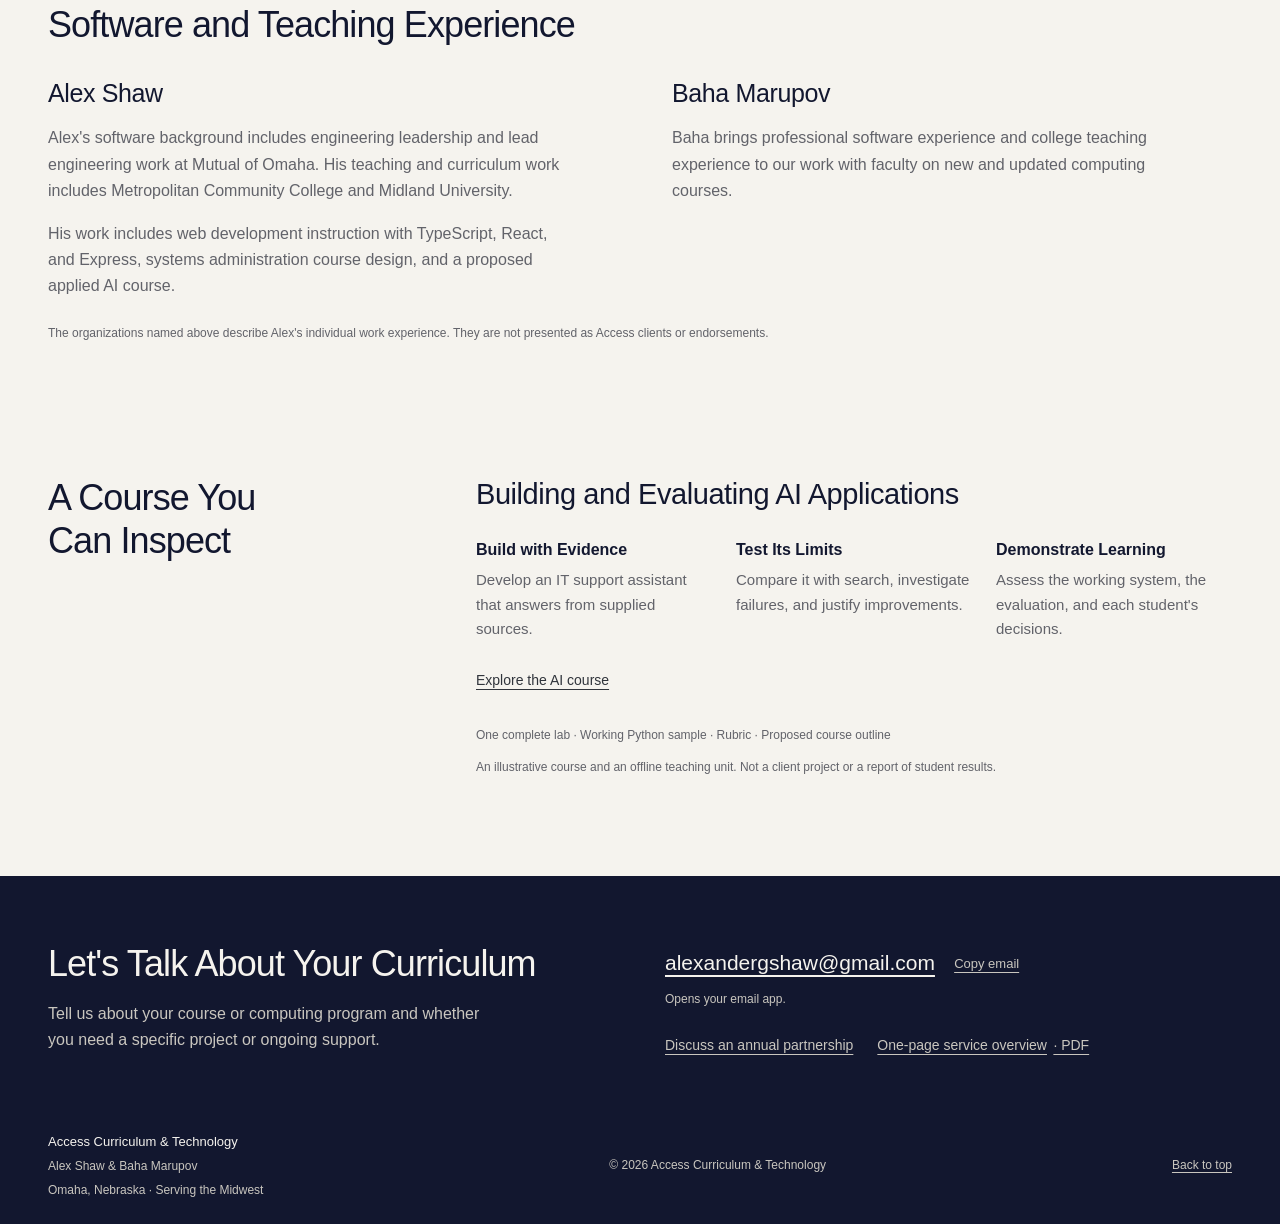
==== commit 59291c1e: "Apply minimal midnight navy design and title-case headings" ====
--- a/index.html
+++ b/index.html
@@ -6,9 +6,9 @@
   <title>Computing Courses &amp; Curriculum Support | Access Curriculum &amp; Technology</title>
   <meta name="description" content="Alex Shaw and Baha Marupov help colleges review and update computing courses and programs, create new courses, and keep curricula current through annual partnerships.">
   <meta property="og:type" content="website">
-  <meta property="og:title" content="Access | Modernize or create computing courses">
+  <meta property="og:title" content="Access | Modernize or Create Computing Courses">
   <meta property="og:description" content="Software professionals and college educators Alex Shaw and Baha Marupov offer course and program updates, new course development, and annual curriculum partnerships.">
-  <meta name="theme-color" content="#365575">
+  <meta name="theme-color" content="#12172f">
   <link rel="icon" href="./favicon.svg" type="image/svg+xml">
   <link rel="stylesheet" href="./styles.css">
   <script src="./script.js" defer></script>
@@ -21,94 +21,95 @@
       <nav aria-label="Main navigation">
         <a href="#services">Services</a>
         <a href="#experience">Experience</a>
-        <a href="#course-example">Course example</a>
-        <a class="nav-contact" href="#contact">Contact Alex <span aria-hidden="true">↗</span></a>
+        <a href="#course-example">Course Example</a>
+        <a class="nav-contact" href="#contact">Contact Alex</a>
       </nav>
     </div>
   </header>
   <main id="main" tabindex="-1">
     <section class="hero" id="top" aria-labelledby="hero-heading">
-      <div class="container hero-grid">
+      <div class="container">
         <div class="hero-copy">
-          <h1 id="hero-heading">Modernize or create<br><em>computing courses.</em></h1>
+          <h1 id="hero-heading">Modernize or Create<br>Computing Courses</h1>
+          <div class="credentials" aria-label="Meet Alex Shaw and Baha Marupov">
+            <p class="founder-names"><span>Alex Shaw</span><span>Baha Marupov</span></p>
+            <p>Software professionals and college educators</p>
+          </div>
           <p class="hero-intro">We work with college faculty to develop computing courses, update existing programs, and keep curricula current through annual partnerships.</p>
           <div class="actions">
-            <a class="button" href="#contact">Discuss your curriculum <span aria-hidden="true">↗</span></a>
-            <a class="text-link" href="#services">See how we can help <span aria-hidden="true">↓</span></a>
+            <a class="button button-on-dark" href="#contact">Discuss your curriculum</a>
           </div>
           <p class="hero-location">Based in Omaha, Nebraska · Serving colleges across the Midwest</p>
         </div>
-        <aside class="credentials" aria-label="Meet Alex Shaw and Baha Marupov">
-          <h2>Alex Shaw</h2>
-          <h2>Baha Marupov</h2>
-          <p>Software professionals<br>College educators</p>
-          <a class="credential-link" href="#experience">Our experience <span aria-hidden="true">↗</span></a>
-        </aside>
       </div>
     </section>
 
     <section class="section services" id="services" aria-labelledby="services-heading">
       <div class="container">
         <div class="section-heading services-intro">
-          <div><p class="eyebrow">Services</p><h2 id="services-heading">Why Access<br><em>exists.</em></h2></div>
+          <h2 id="services-heading">How We Help</h2>
           <div class="origin-story">
             <p>While teaching at colleges, we saw how quickly technology changes and how course updates compete with teaching and student support for faculty time. College budgets can also make it difficult to match technology salaries. We work alongside faculty to close that gap and keep courses current after launch.</p>
           </div>
         </div>
         <div class="course-services">
-          <article class="course-service" data-reveal>
+          <article class="course-service">
             <p class="service-kind">Defined project</p>
-            <h3>Review and update courses and programs.</h3>
+            <h3>Review and Update Courses and Programs</h3>
             <p>Identify what needs changing in an existing course or computing program and complete agreed updates.</p>
             <ul><li>Review content, tools, learning goals, prerequisites, and course sequence</li><li>Identify gaps and provide a prioritized improvement plan</li><li>Revise agreed teaching materials, projects, and assessments</li></ul>
-            <a class="text-link" href="mailto:alexandergshaw@gmail.com?subject=Computing%20course%20or%20program%20review">Discuss a course or program <span aria-hidden="true">↗</span></a>
+            <a class="text-link" href="mailto:alexandergshaw@gmail.com?subject=Computing%20course%20or%20program%20review">Discuss a course or program</a>
           </article>
-          <article class="course-service" data-reveal>
+          <article class="course-service">
             <p class="service-kind">Defined project</p>
-            <h3>Create a new computing course.</h3>
+            <h3>Create a New Computing Course</h3>
             <p>Develop a course with faculty, from its learning goals to materials ready to teach.</p>
             <ul><li>Set learning goals, prerequisites, and a course plan</li><li>Build lessons, labs, projects, and assessments</li><li>Provide instructor guidance and materials faculty can adapt</li></ul>
-            <a class="text-link" href="mailto:alexandergshaw@gmail.com?subject=Create%20a%20computing%20course">Discuss a new course <span aria-hidden="true">↗</span></a>
+            <a class="text-link" href="mailto:alexandergshaw@gmail.com?subject=Create%20a%20computing%20course">Discuss a new course</a>
           </article>
-          <article class="course-service" data-reveal>
+          <article class="course-service">
             <p class="service-kind">Annual Curriculum Partnership</p>
-            <h3>Keep courses and programs current.</h3>
+            <h3>Keep Courses and Programs Current</h3>
             <p>Review technology and workplace needs each year, with agreed updates and faculty consultation throughout the year.</p>
             <ul><li>Annual review of the covered courses or program</li><li>Updated materials, projects, and assessments, with a record of changes</li><li>Remaining priorities and a refreshed plan for the coming year</li></ul>
-            <a class="text-link" href="mailto:alexandergshaw@gmail.com?subject=Annual%20Curriculum%20Partnership">Discuss an annual partnership <span aria-hidden="true">↗</span></a>
+            <a class="text-link" href="mailto:alexandergshaw@gmail.com?subject=Annual%20Curriculum%20Partnership">Discuss an annual partnership</a>
           </article>
         </div>
         <p class="review-cycle"><strong>Annual partnership:</strong> Review together → agree priorities → update materials → review the changes with faculty.</p>
-        <div class="working-together"><h3>Working with your faculty</h3><p>We agree on the courses or program covered, revisions, faculty consultation, schedule, and fee before work begins. Additional work is scoped and agreed separately. Your faculty guide the work, make academic decisions, and approve the final materials.</p></div>
+        <div class="working-together"><h3>Working with Your Faculty</h3><p>We agree on the courses or program covered, revisions, faculty consultation, schedule, and fee before work begins. Additional work is scoped and agreed separately. Your faculty guide the work, make academic decisions, and approve the final materials.</p></div>
       </div>
     </section>
 
     <section class="section experience" id="experience" aria-labelledby="experience-heading">
       <div class="container">
-        <div class="section-heading"><h2 id="experience-heading">Software and<br><em>teaching experience.</em></h2></div>
+        <div class="section-heading"><h2 id="experience-heading">Software and Teaching Experience</h2></div>
         <div class="experience-columns">
-          <article data-reveal><h3>Alex Shaw</h3><p>Alex's software background includes engineering leadership and lead engineering work at Mutual of Omaha. His teaching and curriculum work includes Metropolitan Community College and Midland University.</p><p>His work includes web development instruction with TypeScript, React, and Express, systems administration course design, and a proposed applied AI course.</p></article>
-          <article data-reveal><h3>Baha Marupov</h3><p>Baha brings professional software experience and college teaching experience to our work with faculty on new and updated computing courses.</p></article>
+          <article><h3>Alex Shaw</h3><p>Alex's software background includes engineering leadership and lead engineering work at Mutual of Omaha. His teaching and curriculum work includes Metropolitan Community College and Midland University.</p><p>His work includes web development instruction with TypeScript, React, and Express, systems administration course design, and a proposed applied AI course.</p></article>
+          <article><h3>Baha Marupov</h3><p>Baha brings professional software experience and college teaching experience to our work with faculty on new and updated computing courses.</p></article>
         </div>
         <p class="experience-note">The organizations named above describe Alex's individual work experience. They are not presented as Access clients or endorsements.</p>
       </div>
     </section>
 
     <section class="section course-example" id="course-example" aria-labelledby="example-heading">
-      <div class="container">
-        <div class="example-heading"><div><p class="eyebrow">Course example</p><h2 id="example-heading">Build, evaluate,<br><em>and improve AI.</em></h2></div><a class="text-link" href="./ai-course-example.html">Explore the AI course <span aria-hidden="true">↗</span></a></div>
-        <ol class="example-steps"><li><h3>Build with evidence</h3><p>Develop an IT support assistant that answers from supplied sources.</p></li><li><h3>Test its limits</h3><p>Compare it with search, investigate failures, and justify improvements.</p></li><li><h3>Demonstrate learning</h3><p>Assess the working system, the evaluation, and each student's decisions.</p></li></ol>
-        <div class="example-notes"><p>One complete lab · Working Python sample · Rubric · Proposed course outline</p><p>An illustrative course and an offline teaching unit. Not a client project or a report of student results.</p></div>
+      <div class="container course-feature">
+        <h2 id="example-heading">A Course You Can Inspect</h2>
+        <div>
+          <h3 class="example-title">Building and Evaluating AI Applications</h3>
+          <ol class="example-steps"><li><h3>Build with Evidence</h3><p>Develop an IT support assistant that answers from supplied sources.</p></li><li><h3>Test Its Limits</h3><p>Compare it with search, investigate failures, and justify improvements.</p></li><li><h3>Demonstrate Learning</h3><p>Assess the working system, the evaluation, and each student's decisions.</p></li></ol>
+          <a class="text-link" href="./ai-course-example.html">Explore the AI course</a>
+          <div class="example-notes"><p>One complete lab · Working Python sample · Rubric · Proposed course outline</p><p>An illustrative course and an offline teaching unit. Not a client project or a report of student results.</p></div>
+        </div>
       </div>
     </section>
 
     <section class="section contact" id="contact" aria-labelledby="contact-heading">
       <div class="container contact-grid">
-        <div><p class="eyebrow">Contact Alex</p><h2 id="contact-heading">Let's talk about<br><em>your curriculum.</em></h2><p>Tell us about your course or computing program and whether you need a specific project or ongoing support.</p></div>
-        <div class="contact-details"><div class="contact-email"><a class="email-address" href="mailto:alexandergshaw@gmail.com?subject=Computing%20curriculum%20support">alexandergshaw@gmail.com</a><button class="copy-email" type="button" hidden>Copy email</button></div><p class="email-help">Opens your email app.</p><p class="copy-status" role="status" aria-live="polite"></p><div class="contact-links"><a class="partnership-contact text-link" href="mailto:alexandergshaw@gmail.com?subject=Annual%20Curriculum%20Partnership">Discuss an annual partnership <span aria-hidden="true">↗</span></a><a class="brief-download" href="./output/pdf/access-capabilities.pdf" download>One-page service overview <span>PDF</span></a></div></div>
+        <div><h2 id="contact-heading">Let's Talk About Your Curriculum</h2><p>Tell us about your course or computing program and whether you need a specific project or ongoing support.</p></div>
+        <div class="contact-details"><div class="contact-email"><a class="email-address" href="mailto:alexandergshaw@gmail.com?subject=Computing%20curriculum%20support">alexandergshaw@gmail.com</a><button class="copy-email" type="button" hidden>Copy email</button></div><p class="email-help">Opens your email app.</p><p class="copy-status" role="status" aria-live="polite"></p><div class="contact-links"><a class="partnership-contact text-link" href="mailto:alexandergshaw@gmail.com?subject=Annual%20Curriculum%20Partnership">Discuss an annual partnership</a><a class="brief-download" href="./output/pdf/access-capabilities.pdf" download>One-page service overview <span>· PDF</span></a></div></div>
       </div>
     </section>
   </main>
-  <footer class="site-footer"><div class="container footer-inner"><div><p class="footer-brand">Access Curriculum &amp; Technology</p><p>Alex Shaw &amp; Baha Marupov</p><p>Omaha, Nebraska · Serving the Midwest</p></div><p>© 2026 Access Curriculum &amp; Technology</p><a href="#top">Back to top <span aria-hidden="true">↑</span></a></div></footer>
+  <footer class="site-footer"><div class="container footer-inner"><div><p class="footer-brand">Access Curriculum &amp; Technology</p><p>Alex Shaw &amp; Baha Marupov</p><p>Omaha, Nebraska · Serving the Midwest</p></div><p>© 2026 Access Curriculum &amp; Technology</p><a href="#top">Back to top</a></div></footer>
 </body>
 </html>
--- a/styles.css
+++ b/styles.css
@@ -1,239 +1,195 @@
 :root {
   color-scheme: light;
-  --paper: #f4f7fa;
+  --paper: #f5f3ee;
   --white: #ffffff;
-  --ink: #223247;
-  --muted: #526579;
-  --brand: #365575;
+  --ink: #30343b;
+  --muted: #62636a;
+  --brand: #12172f;
   --header: var(--brand);
-  --line: #c9d5e1;
-  --soft: #e5ecf3;
-  --night: #223247;
-  --raised: #2d4057;
-  --selected-surface: #365575;
-  --accent: #b6ccdf;
-  --on-dark: #d5e1ec;
-  --dark-line: #52667b;
-  --control-line: #93a9be;
-  --rule-strong: #a3b6c8;
+  --line: #d8d4cc;
+  --soft: #ece9e2;
+  --night: #12172f;
+  --raised: #1c233d;
+  --selected-surface: #2b3453;
+  --accent: var(--paper);
+  --on-dark: #c9c6bf;
+  --dark-line: #42485d;
+  --control-line: #858896;
+  --rule-strong: #b8b4ac;
   --action: var(--brand);
-  --action-hover: #29435f;
-  --action-text: var(--white);
+  --action-hover: #252e4d;
+  --action-text: var(--paper);
   --action-on-dark: var(--paper);
   --action-hover-on-dark: var(--soft);
-  --action-text-on-dark: var(--ink);
-  --focus: var(--ink);
-  --focus-on-dark: var(--white);
+  --action-text-on-dark: var(--night);
+  --focus: var(--night);
+  --focus-on-dark: var(--paper);
   --sans: "Segoe UI", -apple-system, BlinkMacSystemFont, Arial, sans-serif;
   --mono: "Cascadia Code", Consolas, monospace;
 }
 * { box-sizing: border-box; }
-html { scroll-behavior: smooth; scroll-padding-top: calc(var(--header-height, 92px) + 1rem); }
-body { margin: 0; color: var(--ink); background: var(--white); font: 1rem/1.65 var(--sans); overflow-wrap: break-word; }
+html { scroll-padding-top: calc(var(--header-height, 96px) + 1rem); }
+body { margin: 0; color: var(--ink); background: var(--paper); font: 1rem/1.65 var(--sans); overflow-wrap: break-word; }
 [hidden] { display: none !important; }
-::selection { color: var(--night); background: var(--accent); }
+::selection { color: var(--paper); background: var(--night); }
 a { color: inherit; text-underline-offset: .25em; }
 button, input { font: inherit; }
 a, button, input { -webkit-tap-highlight-color: transparent; }
 :focus-visible { outline: 3px solid var(--focus); outline-offset: 5px; }
 h1, h2, h3, p { margin: 0; }
-h1, h2, h3 { text-wrap: balance; }
-h1, h2 { font-weight: 550; line-height: 1.08; letter-spacing: -.035em; }
-h1 { font-size: clamp(3rem, 5.2vw, 5rem); }
-h2 { font-size: clamp(2.5rem, 4vw, 3.6rem); }
-h3 { line-height: 1.25; font-weight: 550; }
+h1, h2, h3 { color: var(--brand); text-wrap: balance; font-weight: 500; }
+h1 { font-size: clamp(2.375rem, 5.3vw, 4rem); line-height: 1.08; letter-spacing: -.035em; }
+h2 { font-size: clamp(1.875rem, 3vw, 2.25rem); line-height: 1.2; letter-spacing: -.025em; }
+h3 { font-size: 1.625rem; line-height: 1.25; letter-spacing: -.015em; }
 h1 em, h2 em { color: inherit; font: inherit; }
 p + p { margin-top: 1rem; }
 ul { padding-left: 1.2rem; margin: 1rem 0 0; }
-li + li { margin-top: .45rem; }
+li + li { margin-top: .55rem; }
 svg { display: block; }
-.container { width: min(1280px, calc(100% - 6rem)); margin-inline: auto; }
-.section { padding-block: 5.5rem; }
-.eyebrow { font: 500 .68rem/1.6 var(--mono); letter-spacing: .1em; text-transform: uppercase; color: var(--brand); margin-bottom: 1.3rem; }
+.container { width: min(1200px, calc(100% - 6rem)); margin-inline: auto; }
+.section { padding-block: 4.125rem; }
+.eyebrow { font: 500 .8125rem/1.6 var(--sans); color: var(--muted); margin-bottom: .8rem; }
 .visually-hidden { position: absolute; width: 1px; height: 1px; padding: 0; margin: -1px; overflow: hidden; clip-path: inset(50%); white-space: nowrap; border: 0; }
-.skip-link { position: fixed; top: .75rem; left: 1rem; padding: .8rem 1.2rem; background: var(--accent); color: var(--night); z-index: 40; transform: translateY(-180%); }
+.skip-link { position: fixed; top: .75rem; left: 1rem; padding: .8rem 1.2rem; background: var(--paper); color: var(--night); z-index: 40; transform: translateY(-180%); }
 .skip-link:focus { transform: translateY(0); }
-.site-header { position: sticky; top: 0; z-index: 15; background: var(--header); color: var(--white); border-bottom: 2px solid var(--accent); }
-.header-inner { display: flex; align-items: center; justify-content: space-between; gap: 2rem; min-height: 82px; }
-.wordmark { display: inline-flex; align-items: center; gap: .8rem; text-decoration: none; flex-shrink: 0; }
-.brand-symbol { font-size: 3.25rem; color: var(--accent); line-height: 1; }
-.wordmark-name { display: block; font-size: 2rem; font-weight: 650; line-height: 1; letter-spacing: -.07em; }
-.wordmark-dot { color: var(--accent); }
-.wordmark-description { display: block; margin-top: .45rem; font-size: .6rem; letter-spacing: .07em; }
-nav { display: flex; align-items: center; gap: .5rem 2rem; flex-wrap: wrap; }
-nav a { display: inline-flex; align-items: center; min-height: 44px; text-decoration: none; font-size: .8rem; }
-.site-header nav a { color: var(--white); transition: color .2s; }
-.site-header nav a:hover, .site-header nav a.is-active { color: var(--accent); }
-nav .nav-contact { color: var(--accent); gap: 1.3rem; border: 1px solid var(--control-line); padding: .2rem 1rem; }
-.site-header :focus-visible, .contact :focus-visible { outline-color: var(--focus-on-dark); }
-.hero { background: var(--paper); color: var(--ink); padding-block: 5rem; border-bottom: 1px solid var(--line); }
-.hero-grid { display: grid; grid-template-columns: 2fr 1fr; align-items: center; gap: clamp(2rem, 5vw, 5rem); }
-.hero h1 { font-size: clamp(3rem, 5vw, 4.7rem); }
-.hero-intro { margin-top: 1.6rem; font-size: 1.08rem; color: var(--muted); max-width: 36rem; }
-.actions { display: flex; align-items: center; flex-wrap: wrap; gap: 1rem 1.6rem; margin-top: 1.8rem; }
-.button { display: inline-flex; justify-content: space-between; align-items: center; gap: 1.8rem; min-height: 52px; padding: .9rem 1.25rem; border: 1px solid var(--action); background: var(--action); color: var(--action-text); text-decoration: none; font-size: .85rem; font-weight: 600; transition: background .2s; }
-.button > span[aria-hidden] { font-size: 1.2rem; transition: transform .2s; }
-.button:hover { background: var(--action-hover); border-color: var(--action-hover); }
-.button:hover > span[aria-hidden] { transform: translate(2px, -2px); }
+.site-header { position: sticky; top: 0; z-index: 15; background: var(--header); color: var(--paper); }
+.header-inner { display: flex; align-items: center; justify-content: space-between; gap: 2rem; padding-block: 1.5rem; }
+.wordmark { display: inline-flex; align-items: center; gap: .625rem; text-decoration: none; flex-shrink: 0; }
+.brand-symbol { font-size: 1.875rem; line-height: 1; }
+.wordmark-name { display: block; font-size: 1.75rem; font-weight: 600; line-height: 1; letter-spacing: -.04em; }
+.wordmark-description { display: block; margin-top: .3rem; font-size: .75rem; line-height: 1.4; letter-spacing: .02em; }
+nav { display: flex; align-items: center; gap: .5rem 1.75rem; flex-wrap: wrap; }
+nav a { display: inline-flex; align-items: center; min-height: 44px; text-decoration: none; font-size: .8125rem; }
+.site-header nav a { color: var(--paper); }
+.site-header nav a:hover, .site-header nav a.is-active { text-decoration: underline; text-decoration-thickness: 1px; }
+.site-header :focus-visible, .hero :focus-visible, .contact :focus-visible, .site-footer :focus-visible { outline-color: var(--focus-on-dark); }
+.site-header ::selection, .hero ::selection, .contact ::selection, .site-footer ::selection { color: var(--night); background: var(--paper); }
+.hero { background: var(--night); color: var(--paper); padding-block: 3.625rem 4.125rem; }
+.hero h1 { color: var(--paper); max-width: 850px; }
+.hero-intro { margin-top: 1.375rem; font-size: 1.125rem; color: var(--on-dark); max-width: 680px; }
+.credentials { margin-top: 1.625rem; }
+.founder-names { display: flex; flex-wrap: wrap; gap: .375rem 1.5rem; font-size: 1.25rem; font-weight: 500; }
+.credentials p + p { color: var(--on-dark); font-size: .9375rem; margin-top: .25rem; }
+.actions { display: flex; align-items: center; flex-wrap: wrap; gap: 1rem 1.6rem; margin-top: 1.75rem; }
+.button { display: inline-flex; justify-content: space-between; align-items: center; gap: 1rem; min-height: 48px; padding: .75rem 1.25rem; border: 1px solid var(--action); background: var(--action); color: var(--action-text); text-decoration: none; font-size: .875rem; font-weight: 600; }
+.button:hover { background: var(--action-hover); border-color: var(--action-hover); text-decoration: underline; }
 .button-on-dark { --action: var(--action-on-dark); --action-hover: var(--action-hover-on-dark); --action-text: var(--action-text-on-dark); }
-.text-link { display: inline-flex; gap: 1rem; align-items: center; min-height: 44px; font-size: .85rem; font-weight: 600; text-decoration-thickness: 1px; }
+.text-link { display: inline-flex; gap: .75rem; align-items: center; min-height: 44px; font-size: .875rem; font-weight: 500; text-decoration-thickness: 1px; }
 .text-link:hover { text-decoration-thickness: 2px; }
-.hero .text-link { color: var(--brand); }
-.hero-location { color: var(--muted); font-size: .73rem; margin-top: 1.6rem; }
-.credentials { border-left: 1px solid var(--line); padding-left: 2rem; }
-.credentials h2 { font-size: 1.8rem; letter-spacing: -.025em; line-height: 1.35; }
-.credentials h2 + h2 { margin-top: .4rem; }
-.credentials p { color: var(--muted); font-size: .95rem; line-height: 1.6; margin-top: 1rem; }
-.credential-link { display: inline-flex; gap: 1rem; min-height: 44px; align-items: center; color: var(--brand); margin-top: .8rem; font-size: .8rem; text-decoration: none; }
-.credential-link:hover { text-decoration: underline; }
-.section-heading { margin-bottom: 2.6rem; }
+.hero-location { color: var(--on-dark); font-size: .75rem; margin-top: 1.625rem; }
+.section-heading { margin-bottom: 2rem; }
 .section-heading > p:last-child:not(.eyebrow) { margin-top: 1rem; color: var(--muted); }
-.services-intro { display: grid; grid-template-columns: .8fr 1.4fr; gap: 4rem; align-items: start; }
-.origin-story { color: var(--muted); max-width: 44rem; }
-.origin-story p { font-size: .98rem; }
-.course-services { display: grid; grid-template-columns: repeat(3, minmax(0, 1fr)); gap: 1rem 2.5rem; }
-.course-service { border-top: 1px solid var(--rule-strong); padding-top: 1.5rem; display: grid; grid-template-rows: subgrid; grid-row: span 5; align-items: start; min-width: 0; }
-.course-service h3 { font-size: clamp(1.8rem, 2.4vw, 2.3rem); line-height: 1.16; letter-spacing: -.025em; font-weight: 550; }
-.course-service > p { color: var(--muted); font-size: .95rem; }
-.course-service > .service-kind { color: var(--brand); font: .67rem/1.5 var(--mono); text-transform: uppercase; letter-spacing: .04em; margin: 0; }
-.course-service ul { margin: 0; font-size: .9rem; color: var(--muted); }
-.course-service li::marker { color: var(--brand); }
-.course-service .text-link { align-self: end; color: var(--brand); font-size: .85rem; gap: .75rem; }
-.review-cycle { margin-top: 2rem; font-size: .85rem; color: var(--muted); }
-.review-cycle strong { color: var(--ink); margin-right: .4rem; }
-.working-together { display: grid; grid-template-columns: 1fr 2fr; gap: 2rem; border-top: 1px solid var(--line); margin-top: 1.5rem; padding-top: 1.5rem; }
-.working-together h3 { font-size: 1.05rem; }
-.working-together p { color: var(--muted); font-size: .9rem; }
-.experience { background: var(--soft); border-block: 1px solid var(--line); }
-.experience h2 { font-size: clamp(2.1rem, 3.6vw, 3.3rem); }
-.experience-columns { display: grid; grid-template-columns: 1fr 1fr; gap: 5rem; }
-.experience-columns article { border-top: 1px solid var(--rule-strong); padding-top: 1.5rem; }
-.experience-columns h3 { font-size: 2.1rem; letter-spacing: -.025em; font-weight: 550; }
-.experience-columns p { font-size: .95rem; color: var(--muted); margin-top: 1rem; }
-.experience-note { font-size: .72rem; color: var(--muted); margin-top: 2rem; }
-.example-heading { display: flex; justify-content: space-between; align-items: end; gap: 2rem; }
-.example-heading > a { color: var(--brand); flex-shrink: 0; }
-.example-steps { display: grid; grid-template-columns: repeat(3, minmax(0, 1fr)); gap: 2.5rem; list-style: none; padding: 0; margin: 2.5rem 0 0; }
-.example-steps li { border-top: 1px solid var(--line); padding-top: 1.2rem; margin: 0; }
-.example-steps h3 { font-size: 1.15rem; font-weight: 550; }
-.example-steps p { color: var(--muted); font-size: .95rem; margin-top: .6rem; }
-.example-notes { display: flex; justify-content: space-between; gap: 1.5rem; margin-top: 2rem; font-size: .78rem; color: var(--muted); }
-.example-notes p { margin: 0; max-width: 30rem; }
-.contact { background: var(--night); color: var(--paper); }
-.contact .eyebrow { color: var(--accent); }
-.contact-grid { display: grid; grid-template-columns: 1fr 1fr; gap: 5rem; align-items: center; }
-.contact-grid > div > p:not(.eyebrow):not(.email-help):not(.copy-status) { color: var(--on-dark); max-width: 380px; margin-top: 1.5rem; }
+.services-intro { display: grid; grid-template-columns: 1fr 2fr; gap: 3.125rem; align-items: start; margin-bottom: 3rem; }
+.origin-story { color: var(--muted); max-width: 750px; }
+.course-services { display: grid; grid-template-columns: repeat(3, minmax(0, 1fr)); gap: 1rem 2.5rem; border-top: 1px solid var(--line); padding-top: 1.75rem; }
+.course-service { display: grid; grid-template-rows: subgrid; grid-row: span 5; align-items: start; min-width: 0; }
+.course-service > p { color: var(--muted); }
+.course-service > .service-kind { font-size: .8125rem; margin: 0; }
+.course-service ul { margin: 0; font-size: .9375rem; color: var(--muted); }
+.course-service .text-link { align-self: end; color: var(--brand); }
+.review-cycle { margin-top: 2.25rem; font-size: .875rem; color: var(--muted); }
+.review-cycle strong { color: var(--ink); font-weight: 600; margin-right: .4rem; }
+.working-together { margin-top: 1.5rem; max-width: 940px; }
+.working-together h3 { font-size: 1rem; font-weight: 600; letter-spacing: 0; }
+.working-together p { color: var(--muted); font-size: .875rem; margin-top: .5rem; }
+.experience-columns { display: grid; grid-template-columns: 1fr 1fr; gap: 4rem; }
+.experience-columns h3 { font-size: 1.5625rem; }
+.experience-columns p { color: var(--muted); margin-top: 1rem; max-width: 530px; }
+.experience-note { font-size: .75rem; color: var(--muted); margin-top: 1.5rem; }
+.course-feature { display: grid; grid-template-columns: 1fr 2fr; gap: 3.125rem; }
+.example-title { font-size: 1.8125rem; max-width: 560px; }
+.example-steps { display: grid; grid-template-columns: repeat(3, minmax(0, 1fr)); gap: 1.5rem; list-style: none; padding: 0; margin: 1.75rem 0 0; }
+.example-steps li { margin: 0; }
+.example-steps h3 { font-size: 1rem; font-weight: 600; letter-spacing: 0; }
+.example-steps p { color: var(--muted); font-size: .9375rem; margin-top: .5rem; }
+.course-feature .text-link { margin-top: 1rem; }
+.example-notes { margin-top: 1.5rem; font-size: .75rem; color: var(--muted); }
+.example-notes p { max-width: 44rem; }
+.example-notes p + p { margin-top: .75rem; }
+.contact { background: var(--night); color: var(--paper); margin-top: 2rem; padding-bottom: 2rem; }
+.contact h2 { color: var(--paper); }
+.contact-grid { display: grid; grid-template-columns: 1fr 1fr; gap: 3.125rem; align-items: start; }
+.contact-grid > div > p:not(.email-help):not(.copy-status) { color: var(--on-dark); max-width: 440px; margin-top: 1rem; }
 .contact-email { display: flex; align-items: center; flex-wrap: wrap; gap: .25rem 1.2rem; }
-.email-address { font-size: clamp(.95rem, 1.7vw, 1.4rem); color: var(--accent); }
-.copy-email { cursor: pointer; min-height: 44px; color: var(--paper); padding: .4rem 0; background: transparent; border: 0; text-decoration: underline; font-size: .8rem; text-underline-offset: .3em; }
-.email-help, .copy-status { font-size: .72rem; color: var(--on-dark); margin-top: .65rem; }
+.email-address { display: inline-flex; align-items: center; min-height: 44px; font-size: clamp(1rem, 1.7vw, 1.3125rem); }
+.copy-email { cursor: pointer; min-height: 44px; color: var(--on-dark); padding: .4rem 0; background: transparent; border: 0; text-decoration: underline; font-size: .8125rem; text-underline-offset: .3em; }
+.email-help, .copy-status { font-size: .75rem; color: var(--on-dark); margin-top: .25rem; }
 .copy-status:empty { display: none; }
-.contact-links { display: flex; flex-wrap: wrap; align-items: center; gap: .25rem 1.5rem; margin-top: 1.2rem; }
-.partnership-contact { color: var(--accent); }
-.brief-download { display: inline-flex; align-items: center; gap: .6rem; min-height: 44px; font-size: .8rem; }
-.brief-download span, .file-type { font: .63rem var(--mono); border: 1px solid currentColor; padding: .2rem .4rem; }
-.site-footer { padding-block: 2rem; background: var(--soft); }
-.footer-inner { display: flex; justify-content: space-between; align-items: center; gap: 2rem; color: var(--muted); font-size: .66rem; }
-.footer-brand { color: var(--ink); font-weight: 600; font-size: .8rem; }
-.footer-inner p + p { margin-top: .3rem; }
+.contact-links { display: flex; flex-wrap: wrap; align-items: center; gap: .25rem 1.5rem; margin-top: .875rem; color: var(--on-dark); }
+.brief-download { display: inline-flex; align-items: center; gap: .4rem; min-height: 44px; font-size: .875rem; }
+.file-type { font: .75rem var(--mono); }
+.site-footer { padding-block: 2rem 1.5rem; background: var(--night); color: var(--on-dark); }
+.footer-inner { display: flex; justify-content: space-between; align-items: center; gap: 1.5rem; font-size: .75rem; }
+.footer-brand { color: var(--paper); font-weight: 500; font-size: .8125rem; }
+.footer-inner p + p { margin-top: .25rem; }
 .footer-inner > p { margin: 0; }
 .footer-inner a { display: inline-flex; align-items: center; min-height: 44px; gap: 1rem; }
-/* Content stays visible even if script loading or observation fails. */
-@keyframes settle-in { from { transform: translateY(12px); } to { transform: none; } }
-[data-reveal].is-visible { animation: settle-in .5s ease-out both; }
 @media (max-width: 1100px) {
   .course-services { grid-template-columns: 1fr; gap: 2rem; }
-  .course-service { display: flex; flex-direction: column; align-items: start; gap: 1rem; grid-row: auto; }
-  .course-service h3 { font-size: 2.2rem; }
-  .course-service > p, .course-service ul { max-width: 50rem; }
+  .course-service { display: flex; flex-direction: column; align-items: start; gap: 1rem; grid-row: auto; max-width: 780px; }
   .course-service .text-link { align-self: start; }
 }
 @media (max-width: 1000px) {
   .container { width: calc(100% - 4rem); }
   nav { gap: .5rem 1.2rem; }
-  .hero-grid { grid-template-columns: 1.6fr 1fr; gap: 2rem; }
-  .hero h1 { font-size: clamp(2.6rem, 4.9vw, 3.5rem); }
-  .credentials { padding-left: 1.5rem; }
-  .credentials h2 { font-size: 1.6rem; }
-  .experience-columns, .contact-grid { gap: 3rem; }
-  .services-intro { gap: 2.5rem; }
+  .experience-columns, .contact-grid { gap: 2.5rem; }
+  .services-intro, .course-feature { gap: 2rem; }
+  .example-steps { grid-template-columns: 1fr; gap: 1.25rem; }
 }
 @media (max-width: 800px) {
-  .header-inner { flex-wrap: wrap; gap: .6rem; padding-block: 1rem .6rem; }
-  .site-header nav { width: 100%; justify-content: space-between; gap: .4rem 1rem; }
-  .hero-grid { grid-template-columns: 1fr; gap: 2.8rem; }
-  .hero { padding-block: 3rem; }
-  .hero h1 { font-size: clamp(2.5rem, 7.5vw, 4.5rem); }
-  .credentials { border-left: 0; border-top: 1px solid var(--line); padding: 1.5rem 0 0; display: grid; grid-template-columns: 1fr 1fr; gap: .4rem 1.5rem; max-width: 36rem; }
-  .credentials h2 + h2 { margin-top: 0; }
-  .credentials p { margin-top: .4rem; }
-  .credential-link { justify-self: start; align-self: end; margin: 0; }
-  .services-intro { grid-template-columns: 1fr; gap: 1.5rem; }
+  .header-inner { flex-wrap: wrap; gap: 1rem; padding-block: 1.5rem .75rem; }
+  .site-header nav { width: 100%; justify-content: space-between; gap: .25rem 1rem; }
+  .hero { padding-block: 2.25rem 2.875rem; }
+  .hero h1 { font-size: clamp(2.375rem, 6vw, 3.5rem); }
+  .hero-intro { font-size: 1.0625rem; }
+  .services-intro, .course-feature { grid-template-columns: 1fr; gap: 1.5rem; }
   .experience-columns, .contact-grid { grid-template-columns: 1fr; gap: 2rem; }
-  .example-heading { align-items: start; flex-direction: column; gap: 1rem; }
-  .example-steps { grid-template-columns: 1fr; gap: 1.5rem; margin-top: 1.5rem; }
-  .example-notes { flex-direction: column; gap: .7rem; margin-top: 1.5rem; }
-  .working-together { grid-template-columns: 1fr; gap: .7rem; }
-  .section { padding-block: 4rem; }
+  .section { padding-block: 2.625rem; }
+  .services-intro { margin-bottom: 2rem; }
+  .contact { padding-bottom: 1.5rem; }
   .footer-inner { flex-wrap: wrap; gap: .5rem 2rem; }
   .footer-inner > div { width: 100%; }
 }
 @media (max-width: 480px) {
-  .container { width: calc(100% - 2.5rem); }
+  .container { width: calc(100% - 3rem); }
   .site-header { position: static; }
   html { scroll-padding-top: 1rem; }
-  .brand-symbol { font-size: 2.8rem; }
-  .wordmark-name { font-size: 1.8rem; }
-  .wordmark-description { font-size: .54rem; }
-  .site-header nav { gap: .1rem .7rem; }
-  .site-header nav a { font-size: .69rem; }
-  nav .nav-contact { border: 0; padding-inline: 0; gap: .25rem; }
-  .hero { padding-top: 2.5rem; }
-  .hero h1 { font-size: clamp(2.05rem, 8.7vw, 2.8rem); }
-  .hero-intro { font-size: 1.05rem; }
-  .hero-location { font-size: .69rem; }
-  .credentials { gap: .5rem 1rem; }
-  .credentials h2 { font-size: 1.2rem; }
-  .credentials p { grid-column: 1 / -1; font-size: .9rem; }
-  .credential-link { grid-column: 1 / -1; }
-  .origin-story p { font-size: .93rem; }
-  .section { padding-block: 3.5rem; }
-  h2, .experience h2 { font-size: clamp(2rem, 8.3vw, 2.5rem); }
-  .section-heading { margin-bottom: 2rem; }
-  .course-service h3 { font-size: 2rem; }
-  .email-address { font-size: 1rem; }
-  .brief-download { font-size: .72rem; gap: .6rem; }
+  .site-header nav { gap: .1rem .6rem; }
+  .site-header nav a { font-size: .75rem; }
+  .hero h1 { font-size: 2.375rem; }
+  .founder-names { font-size: 1.125rem; gap: .375rem 1.125rem; }
+  .credentials p + p { font-size: .875rem; }
+  .course-service h3 { font-size: 1.5625rem; }
+  .email-address { font-size: 1.125rem; }
+  .contact { margin-top: 1rem; }
 }
 @media (prefers-reduced-motion: reduce) {
-  html { scroll-behavior: auto; }
   *, *::before, *::after { animation: none !important; transition: none !important; }
 }
 @media print {
   @page { margin: 1.5cm; }
-  html { scroll-behavior: auto; }
   body { background: white; color: #000; font-size: 10pt; }
   .container { width: 100%; }
   .site-header { position: static; background: white; color: #000; }
-  .header-inner { min-height: 0; padding-block: .5rem; }
-  .brand-symbol, .wordmark-dot { color: #000; }
-  nav, .skip-link, .actions, .copy-status, .email-help, .credential-link, .brief-download, .partnership-contact, .footer-inner > a { display: none !important; }
+  .header-inner { padding-block: .5rem; }
+  nav, .skip-link, .actions, .copy-email, .copy-status, .email-help, .brief-download, .partnership-contact, .footer-inner > a { display: none !important; }
   .section, .hero { padding-block: 1.5rem; }
-  .hero, .experience, .contact, .site-footer, .credentials { background: white; color: #000; box-shadow: none; }
-  .hero *, .contact *, .credentials * { color: #000 !important; }
+  .hero, .experience, .contact, .site-footer { background: white; color: #000; box-shadow: none; }
+  h1, h2, h3, .hero *, .contact *, .site-footer * { color: #000 !important; }
   h1, .hero h1 { font-size: 30pt; }
-  h2, .experience h2 { font-size: 23pt; }
-  .hero-grid, .contact-grid { display: block; }
-  .credentials { margin-top: 1.2rem; padding: 1rem 0; border-left: 0; break-inside: avoid; }
-  .services-intro { display: block; }
+  h2 { font-size: 23pt; }
+  .credentials { margin-top: 1rem; break-inside: avoid; }
+  .services-intro, .course-feature, .contact-grid { display: block; }
   .origin-story { margin-top: 1rem; max-width: none; }
   .section-heading { margin-bottom: 1.2rem; }
   .course-services, .experience-columns { gap: 1.5rem; }
+  .course-services { display: block; }
   .course-service { display: block; padding: 1rem 0; break-inside: avoid; }
   .course-service > * + * { margin-top: .7rem; }
   .course-service h3 { font-size: 20pt; }
-  .course-services { display: block; }
-  .review-cycle { background: white; color: #000; break-inside: avoid; }
-  .course-service .text-link, .example-heading > a { display: none; }
+  .review-cycle { color: #000; break-inside: avoid; }
+  .course-service .text-link, .course-feature .text-link { display: none; }
+  .course-feature > div { margin-top: 1rem; }
   .example-steps { break-inside: avoid; }
   .contact-details { margin-top: 1rem; }
   .footer-inner { display: block; }
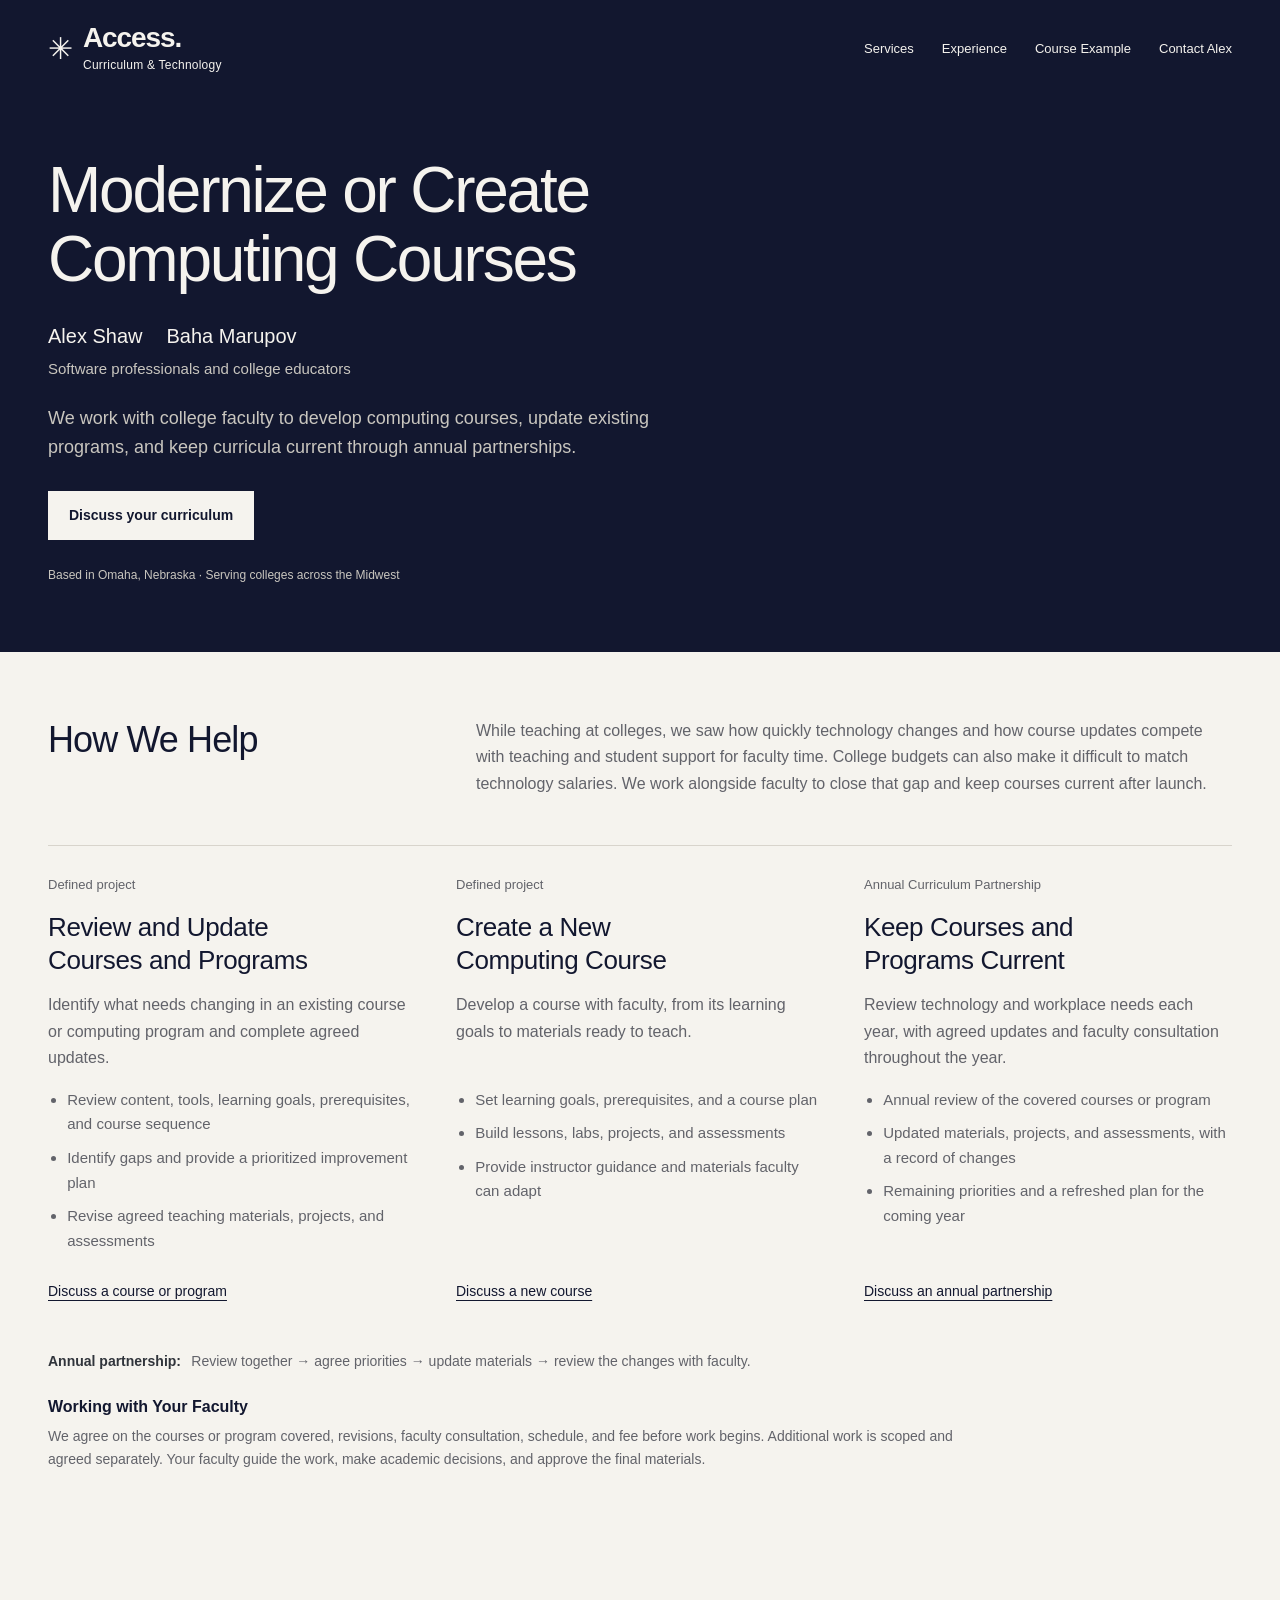
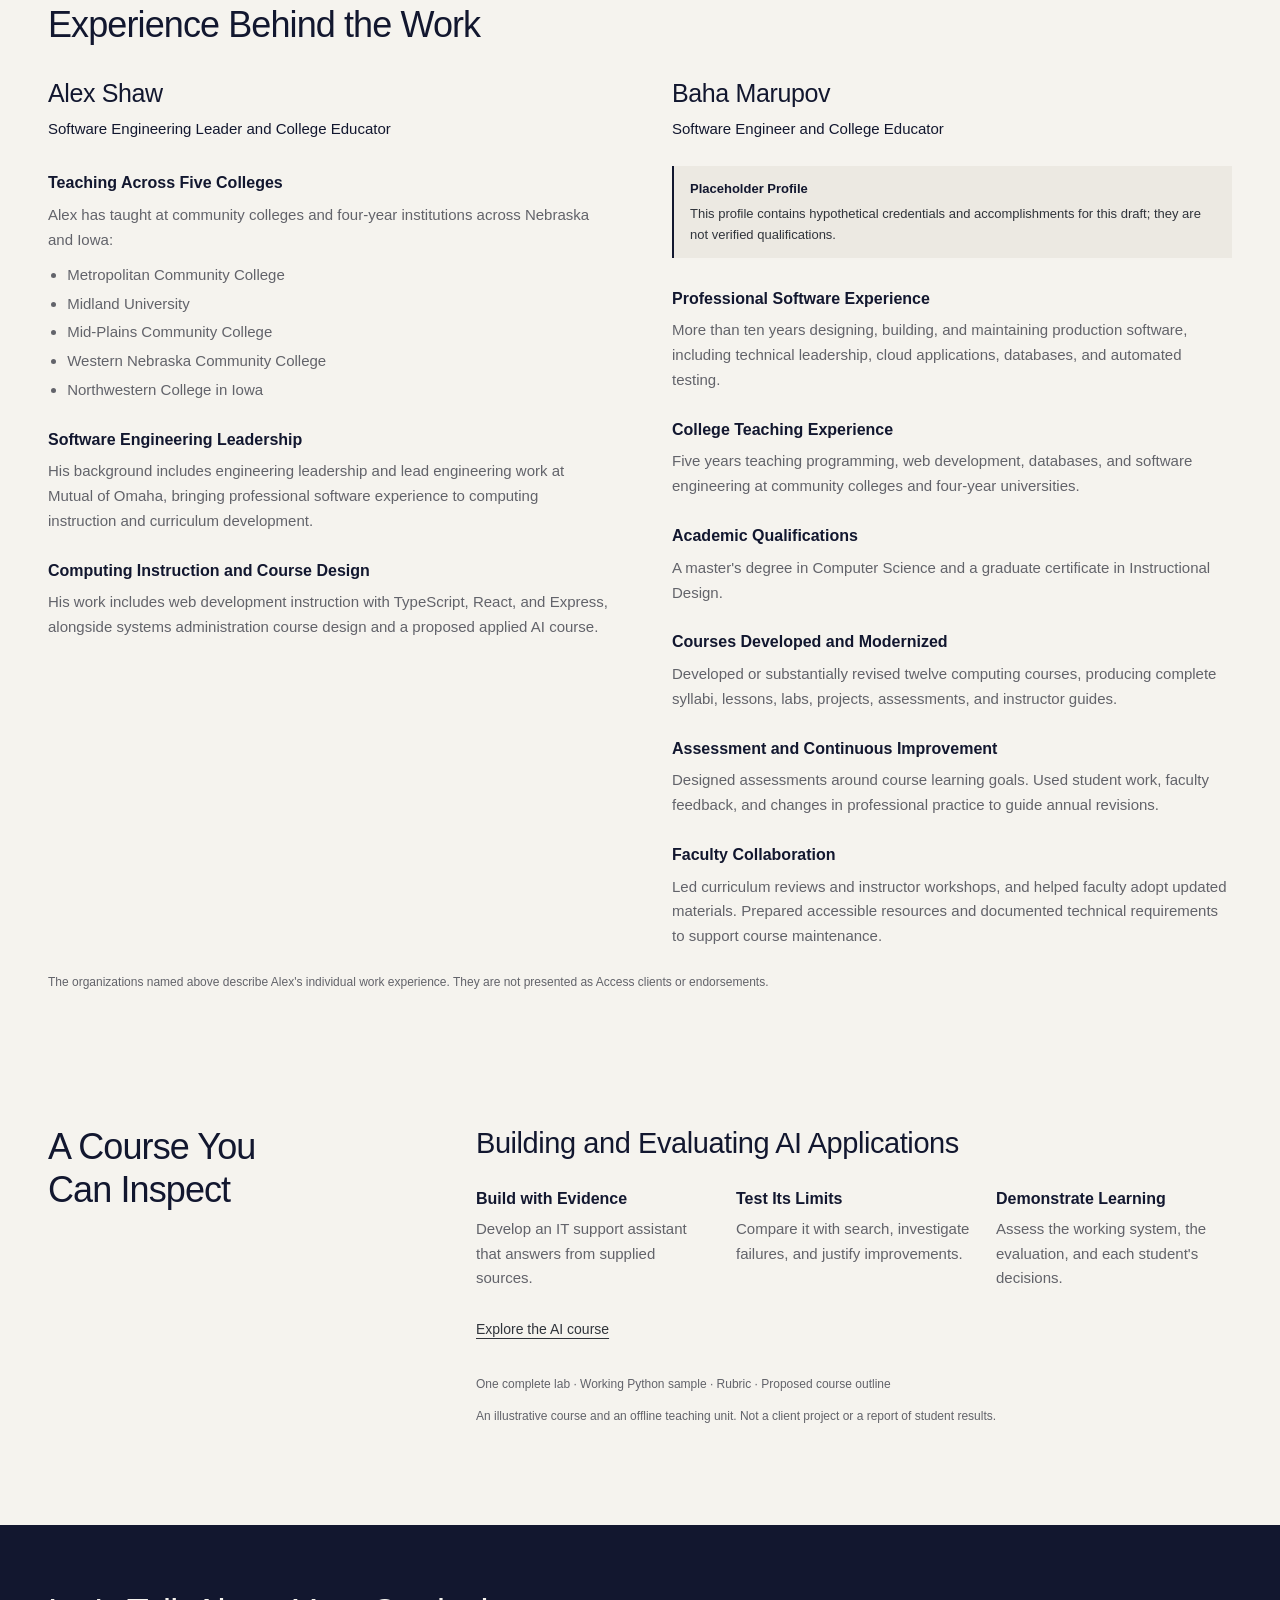
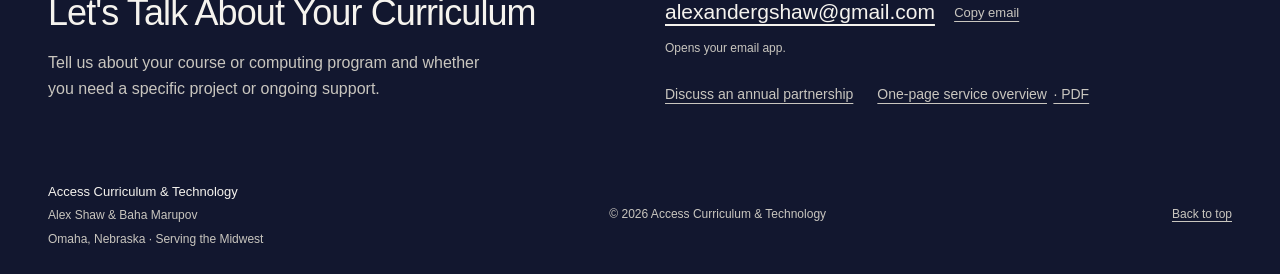
==== commit 08c86adc: "Expand founder profiles and label hypothetical credentials" ====
--- a/index.html
+++ b/index.html
@@ -82,10 +82,59 @@
 
     <section class="section experience" id="experience" aria-labelledby="experience-heading">
       <div class="container">
-        <div class="section-heading"><h2 id="experience-heading">Software and Teaching Experience</h2></div>
+        <div class="section-heading"><h2 id="experience-heading">Experience Behind the Work</h2></div>
         <div class="experience-columns">
-          <article><h3>Alex Shaw</h3><p>Alex's software background includes engineering leadership and lead engineering work at Mutual of Omaha. His teaching and curriculum work includes Metropolitan Community College and Midland University.</p><p>His work includes web development instruction with TypeScript, React, and Express, systems administration course design, and a proposed applied AI course.</p></article>
-          <article><h3>Baha Marupov</h3><p>Baha brings professional software experience and college teaching experience to our work with faculty on new and updated computing courses.</p></article>
+          <article class="profile" aria-labelledby="alex-name">
+            <h3 id="alex-name">Alex Shaw</h3>
+            <p class="profile-role">Software Engineering Leader and College Educator</p>
+            <dl class="profile-facts">
+              <div>
+                <dt>Teaching Across Five Colleges</dt>
+                <dd>Alex has taught at community colleges and four-year institutions across Nebraska and Iowa:
+                  <ul class="institution-list"><li>Metropolitan Community College</li><li>Midland University</li><li>Mid-Plains Community College</li><li>Western Nebraska Community College</li><li>Northwestern College in Iowa</li></ul>
+                </dd>
+              </div>
+              <div>
+                <dt>Software Engineering Leadership</dt>
+                <dd>His background includes engineering leadership and lead engineering work at Mutual of Omaha, bringing professional software experience to computing instruction and curriculum development.</dd>
+              </div>
+              <div>
+                <dt>Computing Instruction and Course Design</dt>
+                <dd>His work includes web development instruction with TypeScript, React, and Express, alongside systems administration course design and a proposed applied AI course.</dd>
+              </div>
+            </dl>
+          </article>
+          <article class="profile" aria-labelledby="baha-name" aria-describedby="baha-placeholder">
+            <h3 id="baha-name">Baha Marupov</h3>
+            <p class="profile-role">Software Engineer and College Educator</p>
+            <p class="profile-placeholder" id="baha-placeholder"><strong>Placeholder Profile</strong> This profile contains hypothetical credentials and accomplishments for this draft; they are not verified qualifications.</p>
+            <dl class="profile-facts">
+              <div>
+                <dt>Professional Software Experience</dt>
+                <dd>More than ten years designing, building, and maintaining production software, including technical leadership, cloud applications, databases, and automated testing.</dd>
+              </div>
+              <div>
+                <dt>College Teaching Experience</dt>
+                <dd>Five years teaching programming, web development, databases, and software engineering at community colleges and four-year universities.</dd>
+              </div>
+              <div>
+                <dt>Academic Qualifications</dt>
+                <dd>A master's degree in Computer Science and a graduate certificate in Instructional Design.</dd>
+              </div>
+              <div>
+                <dt>Courses Developed and Modernized</dt>
+                <dd>Developed or substantially revised twelve computing courses, producing complete syllabi, lessons, labs, projects, assessments, and instructor guides.</dd>
+              </div>
+              <div>
+                <dt>Assessment and Continuous Improvement</dt>
+                <dd>Designed assessments around course learning goals. Used student work, faculty feedback, and changes in professional practice to guide annual revisions.</dd>
+              </div>
+              <div>
+                <dt>Faculty Collaboration</dt>
+                <dd>Led curriculum reviews and instructor workshops, and helped faculty adopt updated materials. Prepared accessible resources and documented technical requirements to support course maintenance.</dd>
+              </div>
+            </dl>
+          </article>
         </div>
         <p class="experience-note">The organizations named above describe Alex's individual work experience. They are not presented as Access clients or endorsements.</p>
       </div>
--- a/styles.css
+++ b/styles.css
@@ -92,9 +92,17 @@
 .working-together { margin-top: 1.5rem; max-width: 940px; }
 .working-together h3 { font-size: 1rem; font-weight: 600; letter-spacing: 0; }
 .working-together p { color: var(--muted); font-size: .875rem; margin-top: .5rem; }
-.experience-columns { display: grid; grid-template-columns: 1fr 1fr; gap: 4rem; }
+.experience-columns { display: grid; grid-template-columns: minmax(0, 1fr) minmax(0, 1fr); gap: 4rem; }
 .experience-columns h3 { font-size: 1.5625rem; }
-.experience-columns p { color: var(--muted); margin-top: 1rem; max-width: 530px; }
+.profile-role { color: var(--brand); font-size: .9375rem; margin-top: .5rem; }
+.profile-facts { margin: 1.75rem 0 0; }
+.profile-facts > div + div { margin-top: 1.5rem; }
+.profile-facts dt { color: var(--brand); font-size: 1rem; font-weight: 600; }
+.profile-facts dd { color: var(--muted); font-size: .9375rem; margin: .4rem 0 0; }
+.institution-list { margin-top: .65rem; }
+.institution-list li + li { margin-top: .25rem; }
+.profile-placeholder { color: var(--ink); background: var(--soft); border-left: 2px solid var(--brand); padding: .75rem 1rem; margin-top: 1.5rem; font-size: .8125rem; }
+.profile-placeholder strong { display: block; color: var(--brand); font-weight: 600; margin-bottom: .2rem; }
 .experience-note { font-size: .75rem; color: var(--muted); margin-top: 1.5rem; }
 .course-feature { display: grid; grid-template-columns: 1fr 2fr; gap: 3.125rem; }
 .example-title { font-size: 1.8125rem; max-width: 560px; }
@@ -183,6 +191,8 @@
   .origin-story { margin-top: 1rem; max-width: none; }
   .section-heading { margin-bottom: 1.2rem; }
   .course-services, .experience-columns { gap: 1.5rem; }
+  .profile-facts > div, .profile-placeholder { break-inside: avoid; }
+  .profile-placeholder { background: white; color: #000; border-color: #000; break-after: avoid; }
   .course-services { display: block; }
   .course-service { display: block; padding: 1rem 0; break-inside: avoid; }
   .course-service > * + * { margin-top: .7rem; }
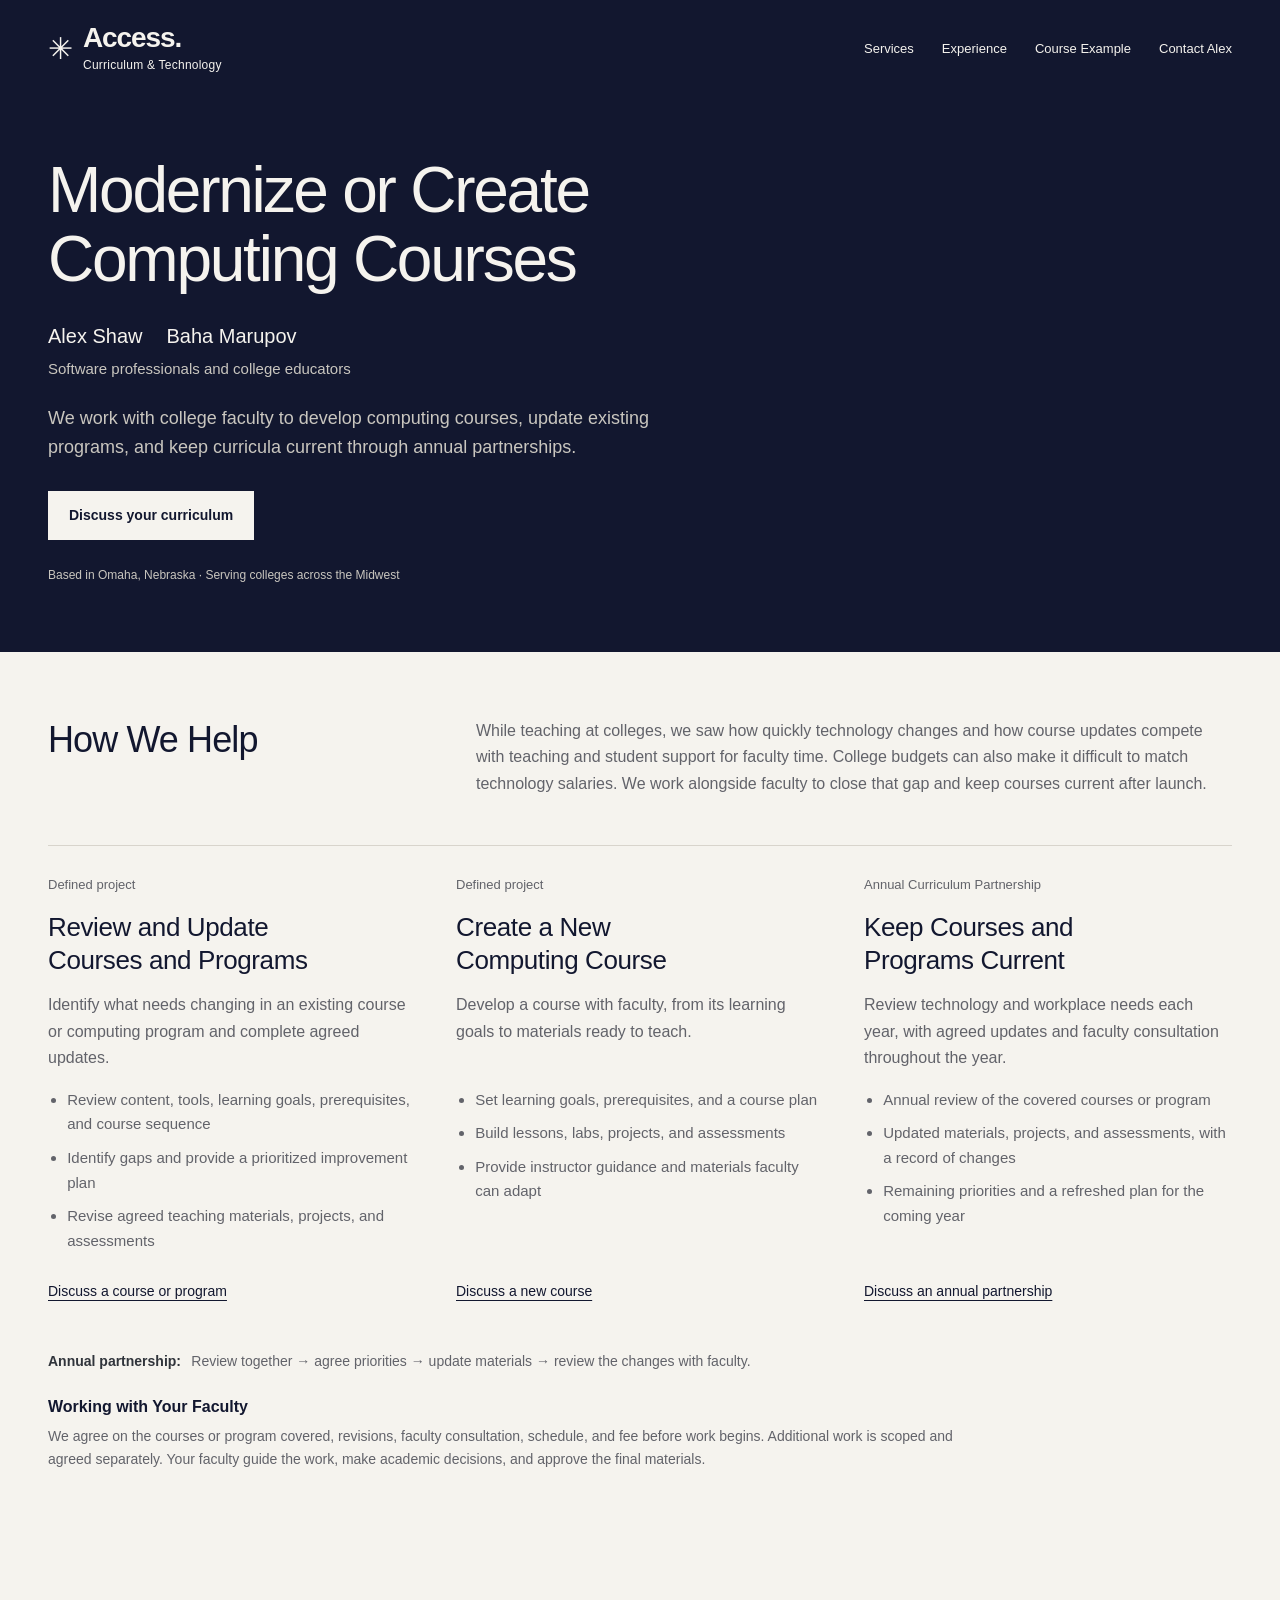
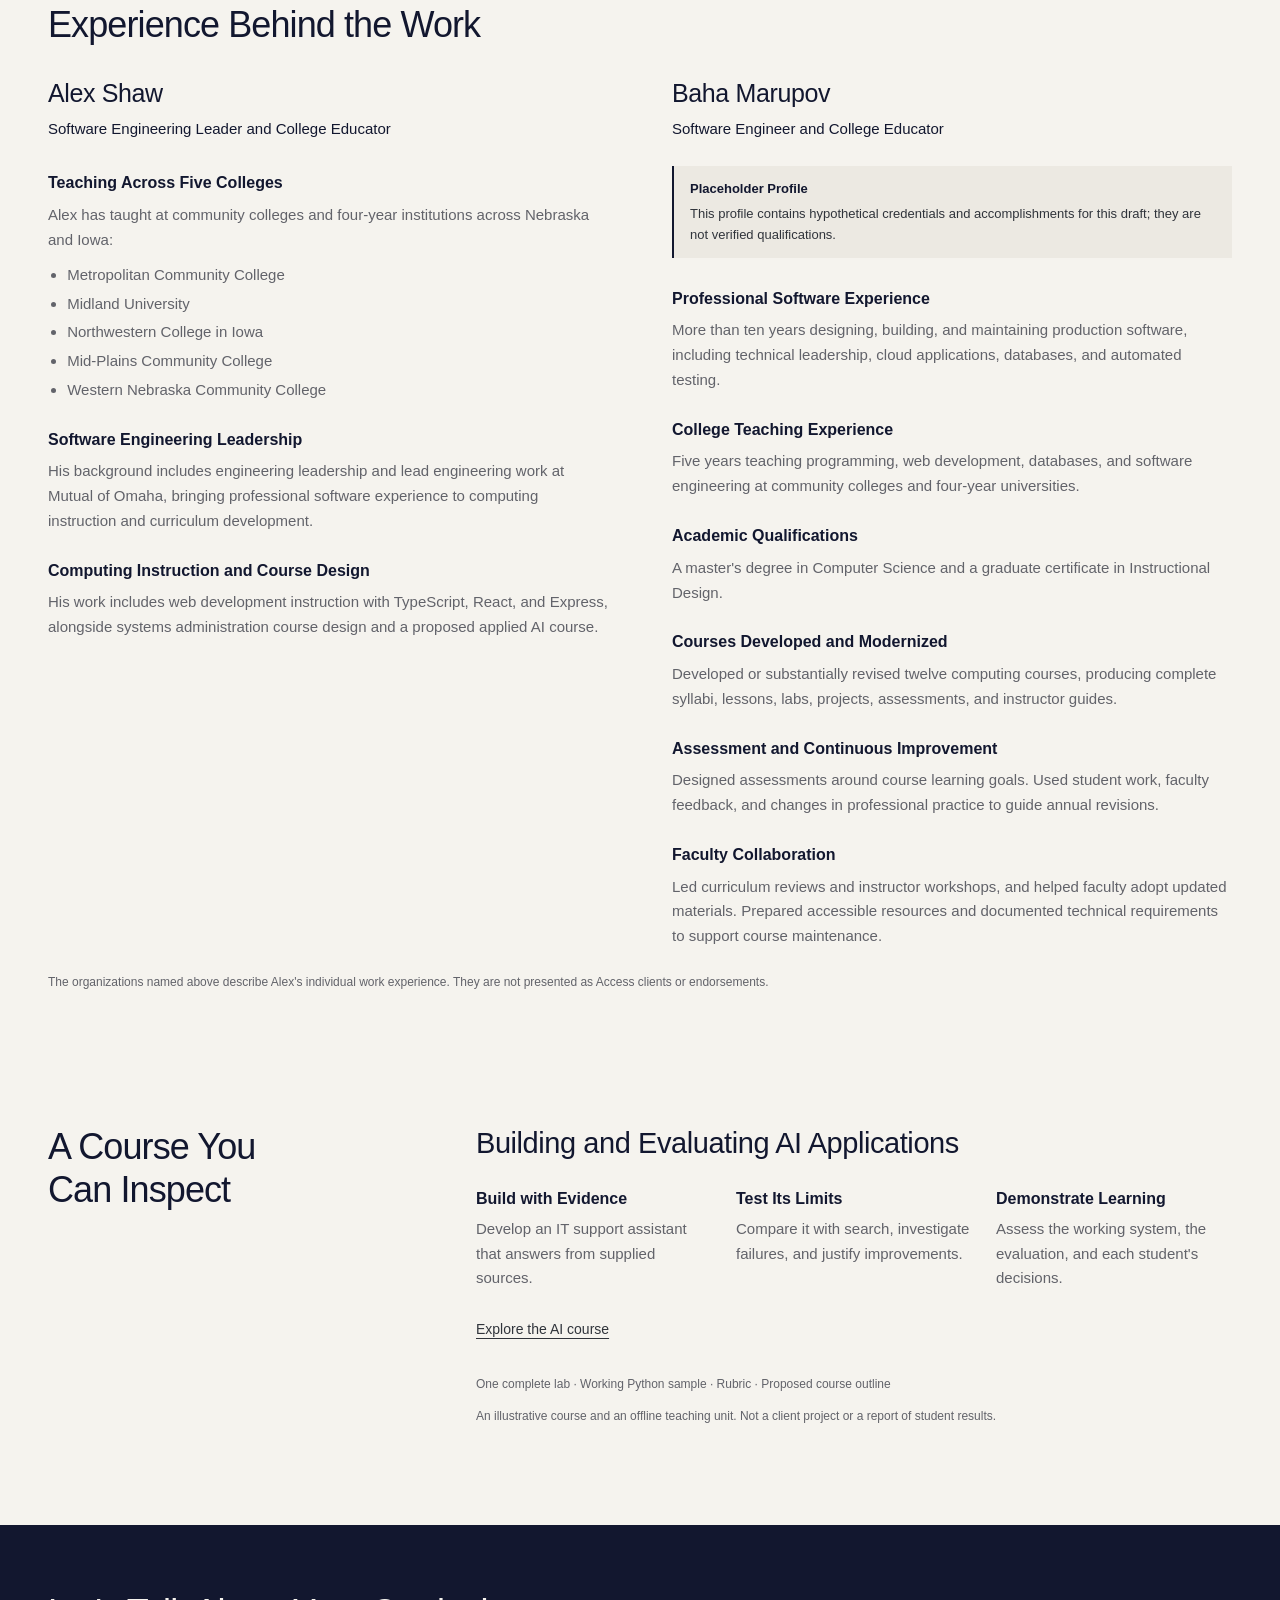
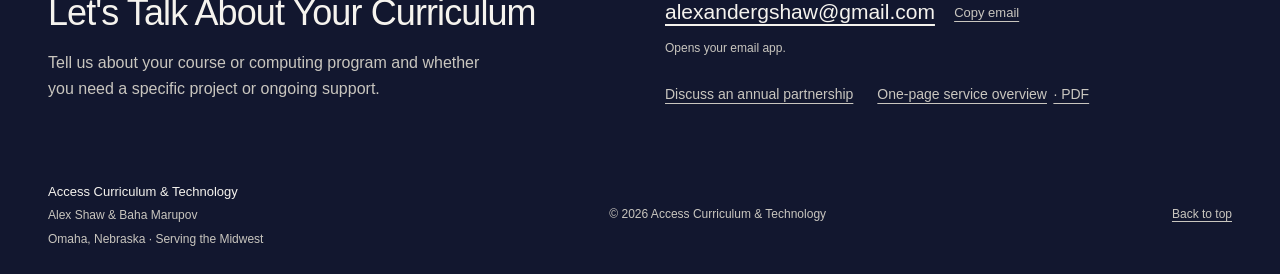
==== commit 975d1cae: "Lead teaching experience with Metropolitan Midland and Northwestern" ====
--- a/index.html
+++ b/index.html
@@ -91,7 +91,7 @@
               <div>
                 <dt>Teaching Across Five Colleges</dt>
                 <dd>Alex has taught at community colleges and four-year institutions across Nebraska and Iowa:
-                  <ul class="institution-list"><li>Metropolitan Community College</li><li>Midland University</li><li>Mid-Plains Community College</li><li>Western Nebraska Community College</li><li>Northwestern College in Iowa</li></ul>
+                  <ul class="institution-list"><li>Metropolitan Community College</li><li>Midland University</li><li>Northwestern College in Iowa</li><li>Mid-Plains Community College</li><li>Western Nebraska Community College</li></ul>
                 </dd>
               </div>
               <div>
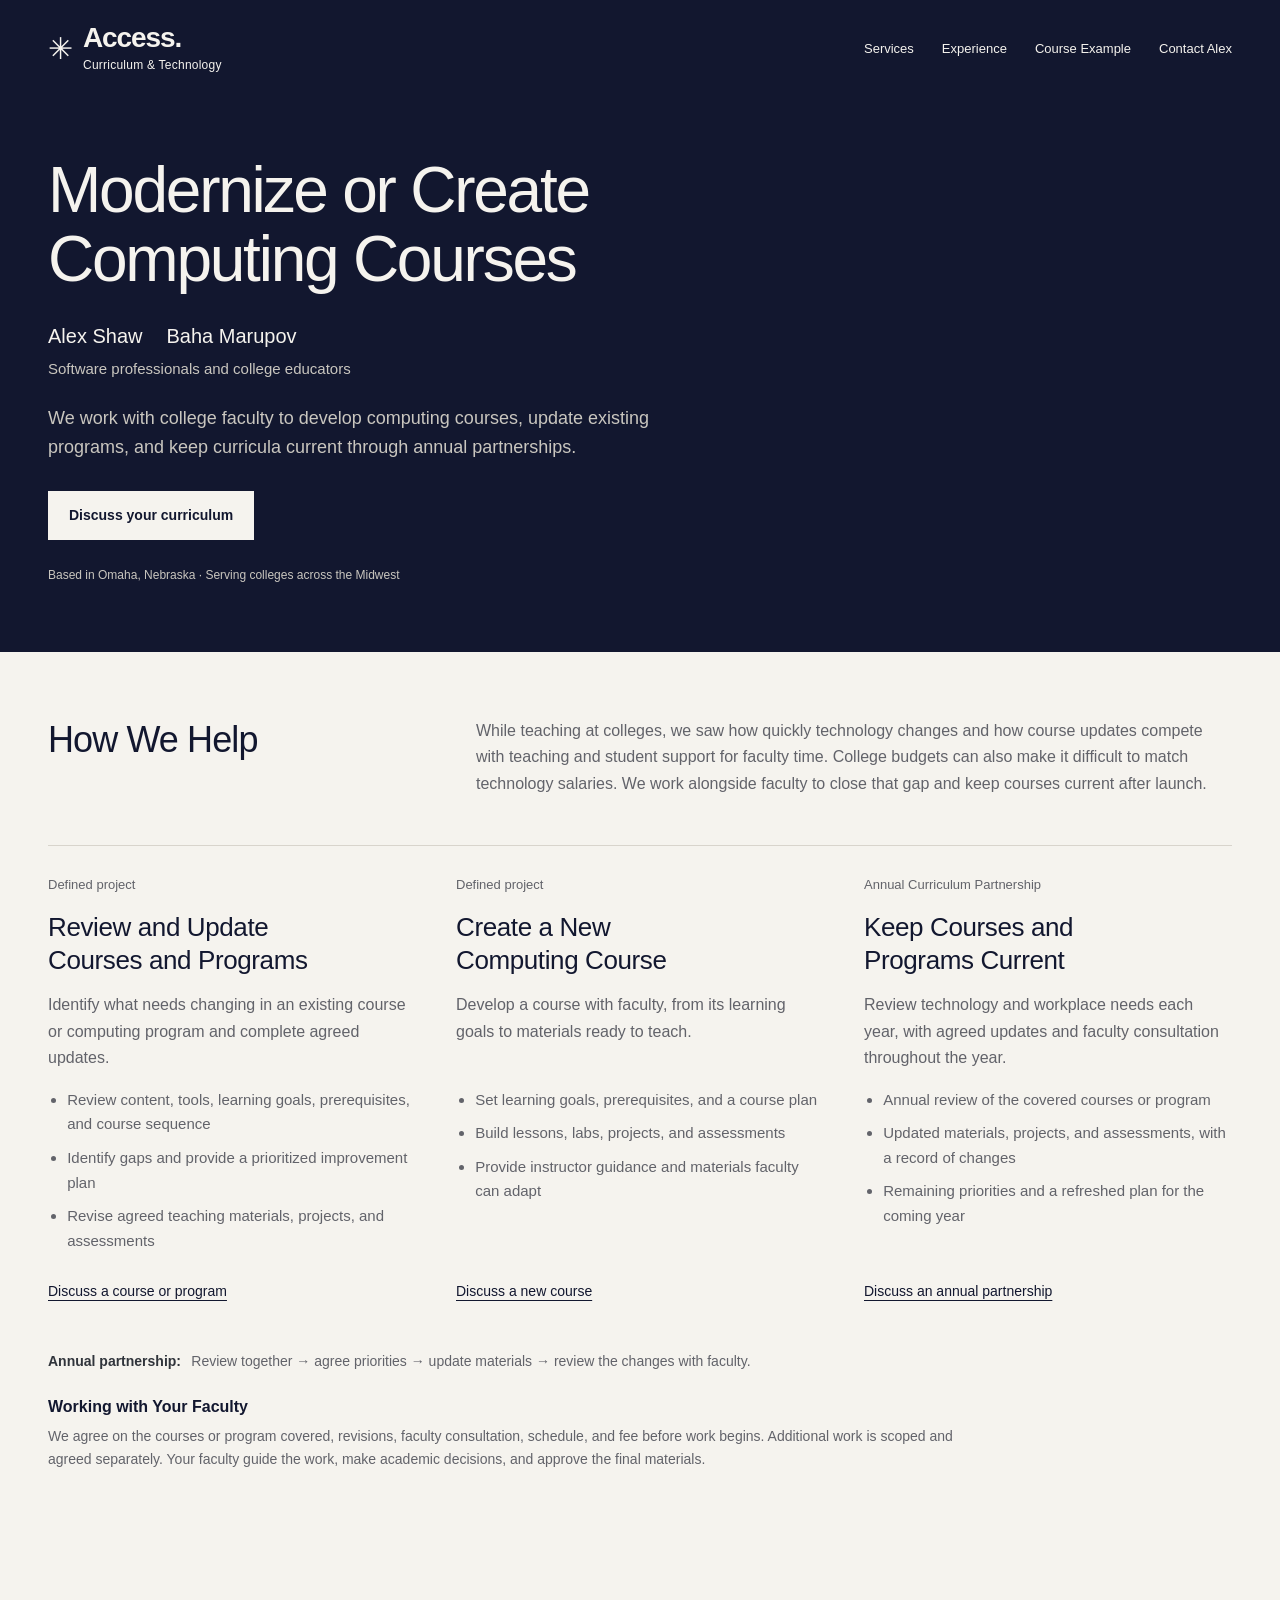
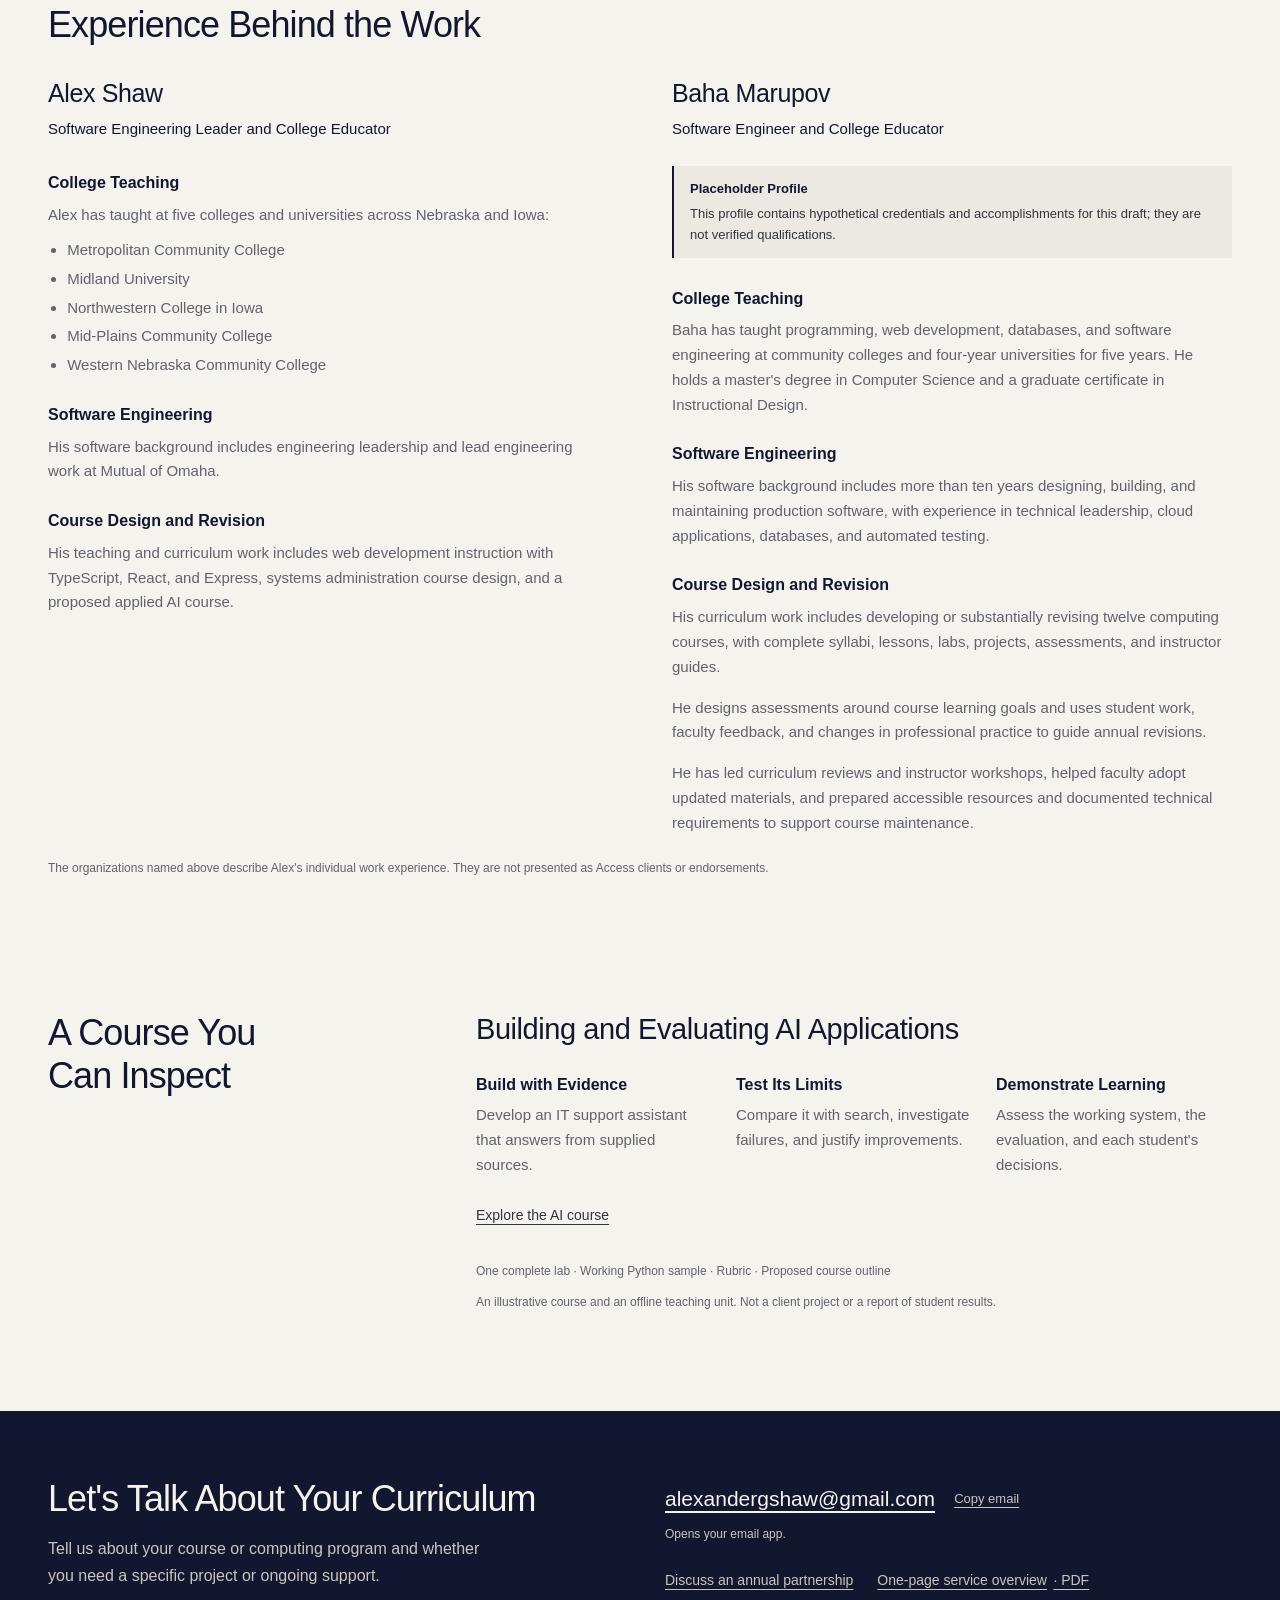
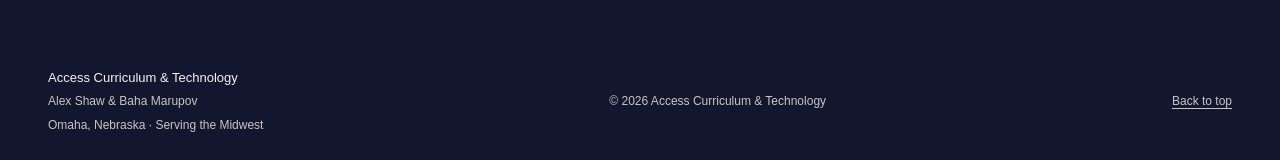
==== commit 546c79cd: "Align founder profiles with a shared narrative structure" ====
--- a/index.html
+++ b/index.html
@@ -89,18 +89,18 @@
             <p class="profile-role">Software Engineering Leader and College Educator</p>
             <dl class="profile-facts">
               <div>
-                <dt>Teaching Across Five Colleges</dt>
-                <dd>Alex has taught at community colleges and four-year institutions across Nebraska and Iowa:
+                <dt>College Teaching</dt>
+                <dd>Alex has taught at five colleges and universities across Nebraska and Iowa:
                   <ul class="institution-list"><li>Metropolitan Community College</li><li>Midland University</li><li>Northwestern College in Iowa</li><li>Mid-Plains Community College</li><li>Western Nebraska Community College</li></ul>
                 </dd>
               </div>
               <div>
-                <dt>Software Engineering Leadership</dt>
-                <dd>His background includes engineering leadership and lead engineering work at Mutual of Omaha, bringing professional software experience to computing instruction and curriculum development.</dd>
+                <dt>Software Engineering</dt>
+                <dd>His software background includes engineering leadership and lead engineering work at Mutual of Omaha.</dd>
               </div>
               <div>
-                <dt>Computing Instruction and Course Design</dt>
-                <dd>His work includes web development instruction with TypeScript, React, and Express, alongside systems administration course design and a proposed applied AI course.</dd>
+                <dt>Course Design and Revision</dt>
+                <dd>His teaching and curriculum work includes web development instruction with TypeScript, React, and Express, systems administration course design, and a proposed applied AI course.</dd>
               </div>
             </dl>
           </article>
@@ -110,28 +110,20 @@
             <p class="profile-placeholder" id="baha-placeholder"><strong>Placeholder Profile</strong> This profile contains hypothetical credentials and accomplishments for this draft; they are not verified qualifications.</p>
             <dl class="profile-facts">
               <div>
-                <dt>Professional Software Experience</dt>
-                <dd>More than ten years designing, building, and maintaining production software, including technical leadership, cloud applications, databases, and automated testing.</dd>
+                <dt>College Teaching</dt>
+                <dd>Baha has taught programming, web development, databases, and software engineering at community colleges and four-year universities for five years. He holds a master's degree in Computer Science and a graduate certificate in Instructional Design.</dd>
               </div>
               <div>
-                <dt>College Teaching Experience</dt>
-                <dd>Five years teaching programming, web development, databases, and software engineering at community colleges and four-year universities.</dd>
+                <dt>Software Engineering</dt>
+                <dd>His software background includes more than ten years designing, building, and maintaining production software, with experience in technical leadership, cloud applications, databases, and automated testing.</dd>
               </div>
               <div>
-                <dt>Academic Qualifications</dt>
-                <dd>A master's degree in Computer Science and a graduate certificate in Instructional Design.</dd>
-              </div>
-              <div>
-                <dt>Courses Developed and Modernized</dt>
-                <dd>Developed or substantially revised twelve computing courses, producing complete syllabi, lessons, labs, projects, assessments, and instructor guides.</dd>
-              </div>
-              <div>
-                <dt>Assessment and Continuous Improvement</dt>
-                <dd>Designed assessments around course learning goals. Used student work, faculty feedback, and changes in professional practice to guide annual revisions.</dd>
-              </div>
-              <div>
-                <dt>Faculty Collaboration</dt>
-                <dd>Led curriculum reviews and instructor workshops, and helped faculty adopt updated materials. Prepared accessible resources and documented technical requirements to support course maintenance.</dd>
+                <dt>Course Design and Revision</dt>
+                <dd>
+                  <p>His curriculum work includes developing or substantially revising twelve computing courses, with complete syllabi, lessons, labs, projects, assessments, and instructor guides.</p>
+                  <p>He designs assessments around course learning goals and uses student work, faculty feedback, and changes in professional practice to guide annual revisions.</p>
+                  <p>He has led curriculum reviews and instructor workshops, helped faculty adopt updated materials, and prepared accessible resources and documented technical requirements to support course maintenance.</p>
+                </dd>
               </div>
             </dl>
           </article>
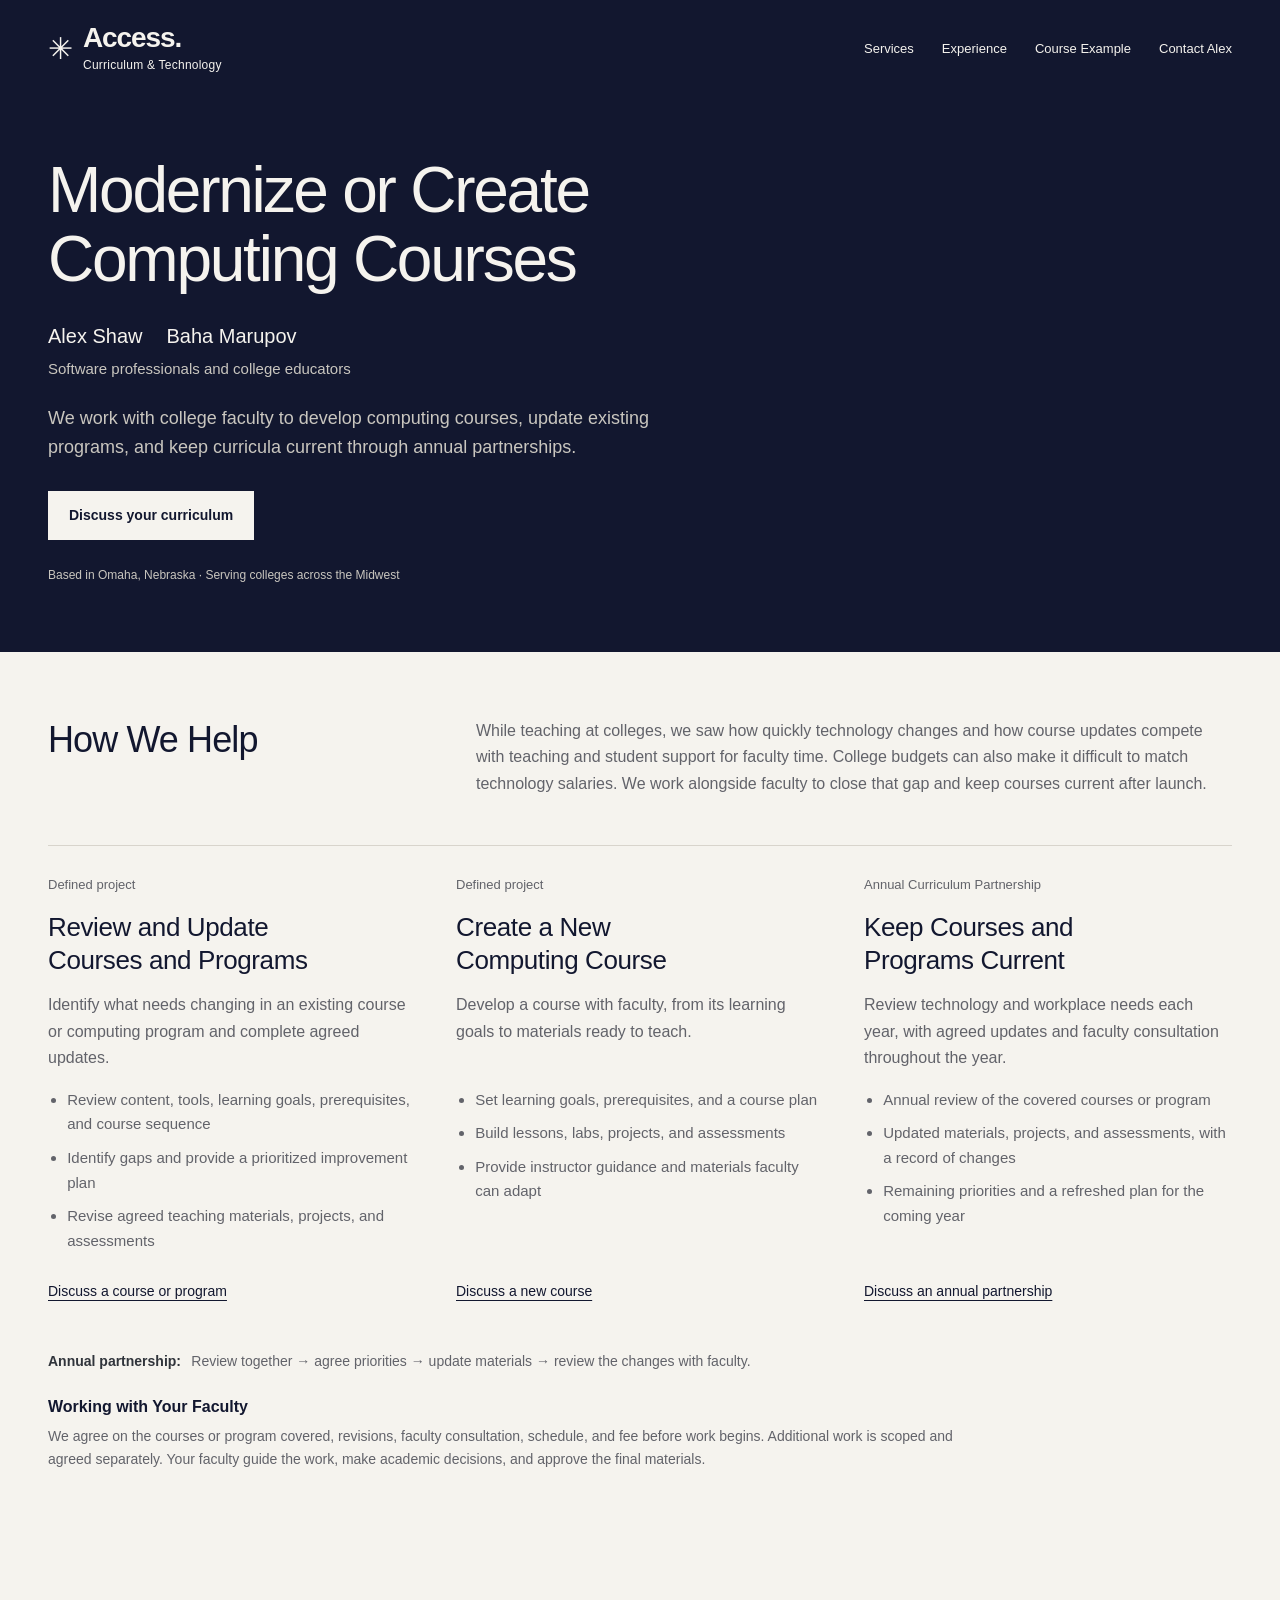
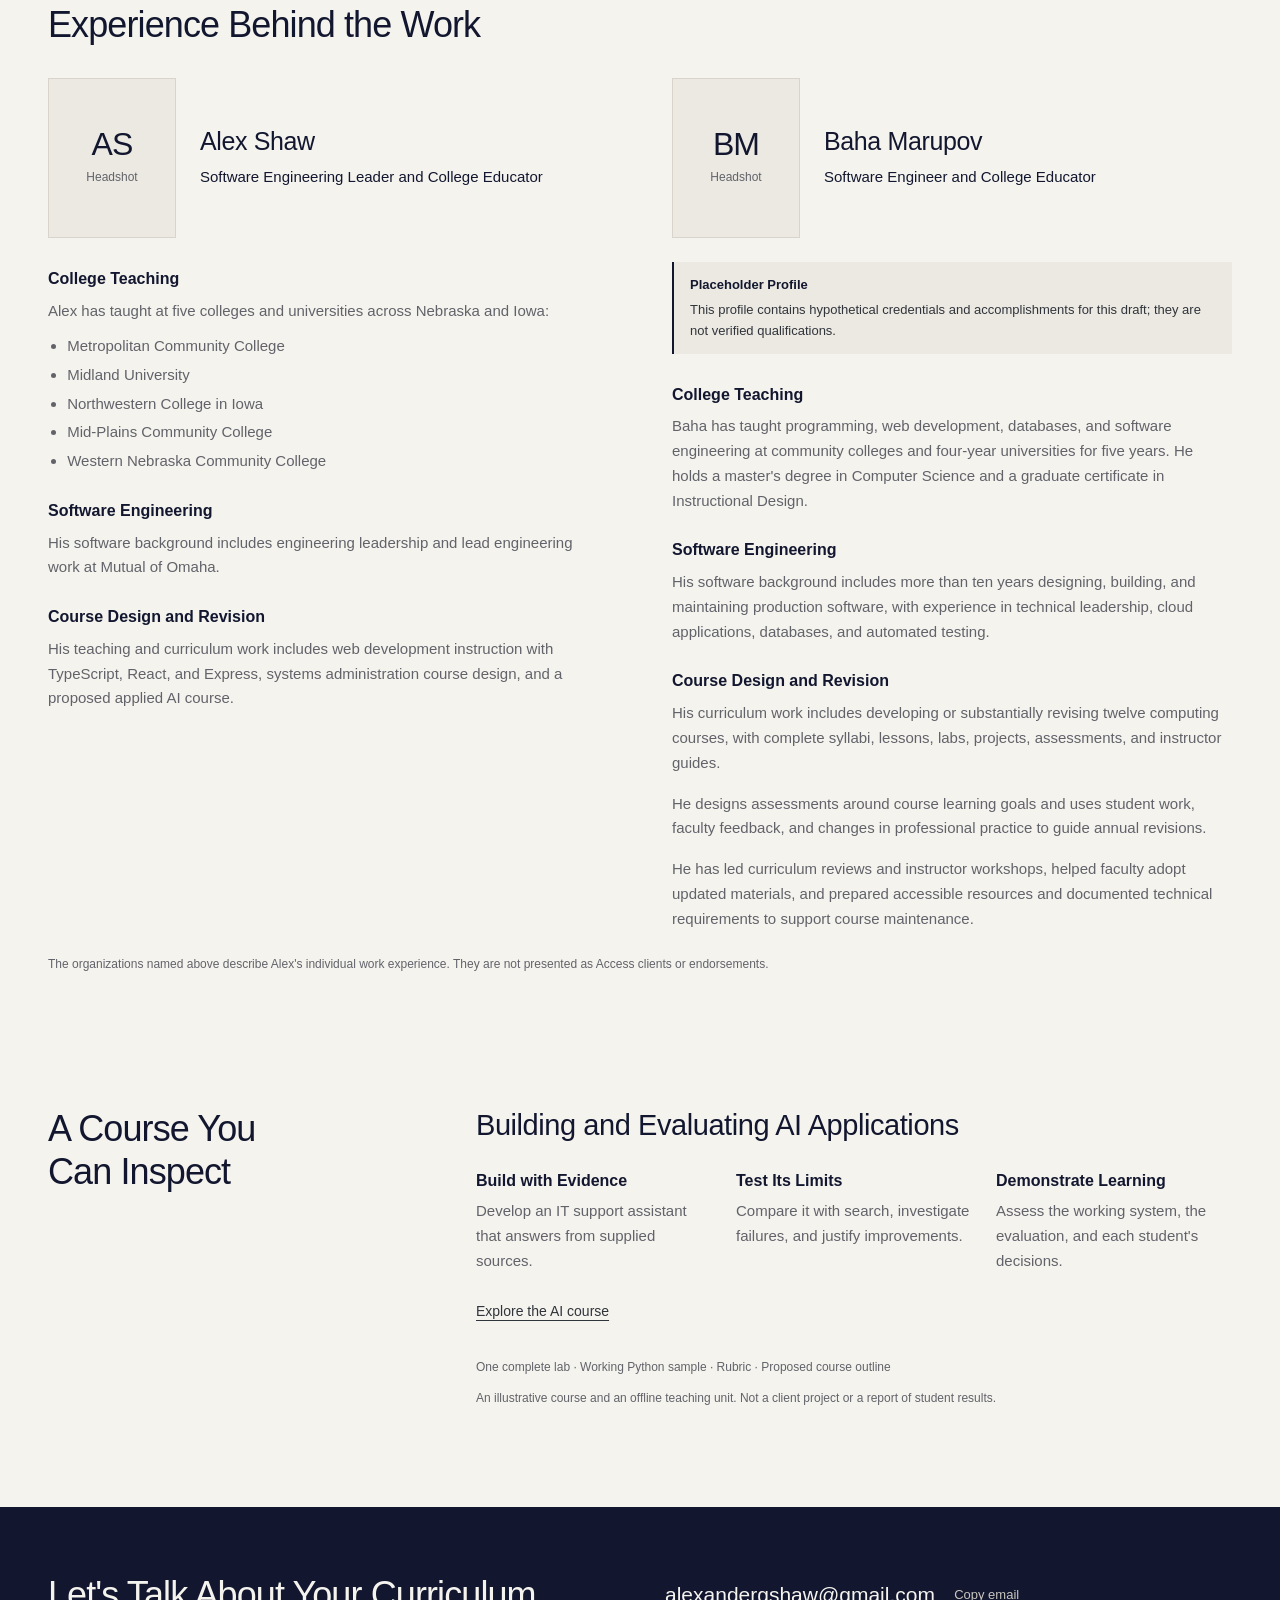
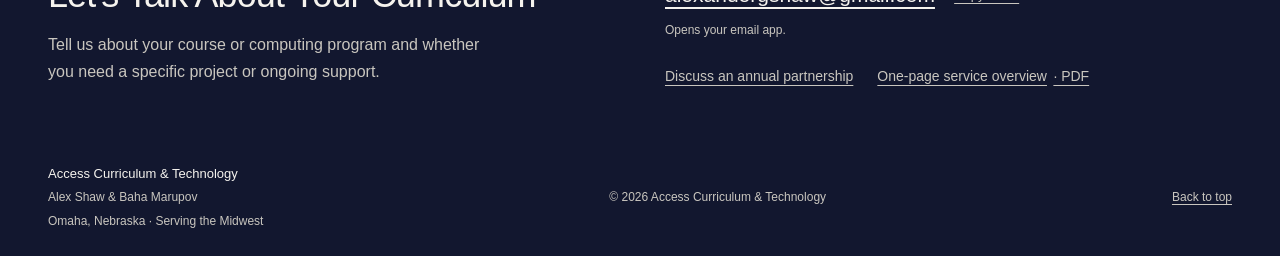
==== commit f67b6c40: "Add responsive professional headshot spaces to founder profiles" ====
--- a/index.html
+++ b/index.html
@@ -85,8 +85,12 @@
         <div class="section-heading"><h2 id="experience-heading">Experience Behind the Work</h2></div>
         <div class="experience-columns">
           <article class="profile" aria-labelledby="alex-name">
-            <h3 id="alex-name">Alex Shaw</h3>
-            <p class="profile-role">Software Engineering Leader and College Educator</p>
+            <div class="profile-header">
+              <div class="profile-photo">
+                <span class="profile-photo-placeholder" aria-hidden="true"><span class="profile-initials">AS</span><span class="profile-photo-label">Headshot</span></span>
+              </div>
+              <div><h3 id="alex-name">Alex Shaw</h3><p class="profile-role">Software Engineering Leader and College Educator</p></div>
+            </div>
             <dl class="profile-facts">
               <div>
                 <dt>College Teaching</dt>
@@ -105,8 +109,12 @@
             </dl>
           </article>
           <article class="profile" aria-labelledby="baha-name" aria-describedby="baha-placeholder">
-            <h3 id="baha-name">Baha Marupov</h3>
-            <p class="profile-role">Software Engineer and College Educator</p>
+            <div class="profile-header">
+              <div class="profile-photo">
+                <span class="profile-photo-placeholder" aria-hidden="true"><span class="profile-initials">BM</span><span class="profile-photo-label">Headshot</span></span>
+              </div>
+              <div><h3 id="baha-name">Baha Marupov</h3><p class="profile-role">Software Engineer and College Educator</p></div>
+            </div>
             <p class="profile-placeholder" id="baha-placeholder"><strong>Placeholder Profile</strong> This profile contains hypothetical credentials and accomplishments for this draft; they are not verified qualifications.</p>
             <dl class="profile-facts">
               <div>
--- a/styles.css
+++ b/styles.css
@@ -94,6 +94,12 @@
 .working-together p { color: var(--muted); font-size: .875rem; margin-top: .5rem; }
 .experience-columns { display: grid; grid-template-columns: minmax(0, 1fr) minmax(0, 1fr); gap: 4rem; }
 .experience-columns h3 { font-size: 1.5625rem; }
+.profile-header { display: grid; grid-template-columns: 8rem minmax(0, 1fr); gap: 1.5rem; align-items: center; }
+.profile-photo { width: 8rem; aspect-ratio: 4 / 5; display: grid; place-items: center; overflow: hidden; background: var(--soft); border: 1px solid var(--line); }
+.profile-photo-placeholder { display: flex; flex-direction: column; align-items: center; gap: .5rem; }
+.profile-initials { color: var(--brand); font-size: 2rem; font-weight: 500; line-height: 1; letter-spacing: -.03em; }
+.profile-photo-label { color: var(--muted); font-size: .75rem; }
+.profile-photo img { display: block; width: 100%; height: 100%; object-fit: cover; object-position: center top; }
 .profile-role { color: var(--brand); font-size: .9375rem; margin-top: .5rem; }
 .profile-facts { margin: 1.75rem 0 0; }
 .profile-facts > div + div { margin-top: 1.5rem; }
@@ -168,6 +174,7 @@
   .founder-names { font-size: 1.125rem; gap: .375rem 1.125rem; }
   .credentials p + p { font-size: .875rem; }
   .course-service h3 { font-size: 1.5625rem; }
+  .profile-header { grid-template-columns: 1fr; gap: 1rem; }
   .email-address { font-size: 1.125rem; }
   .contact { margin-top: 1rem; }
 }
@@ -191,7 +198,7 @@
   .origin-story { margin-top: 1rem; max-width: none; }
   .section-heading { margin-bottom: 1.2rem; }
   .course-services, .experience-columns { gap: 1.5rem; }
-  .profile-facts > div, .profile-placeholder { break-inside: avoid; }
+  .profile-header, .profile-facts > div, .profile-placeholder { break-inside: avoid; }
   .profile-placeholder { background: white; color: #000; border-color: #000; break-after: avoid; }
   .course-services { display: block; }
   .course-service { display: block; padding: 1rem 0; break-inside: avoid; }
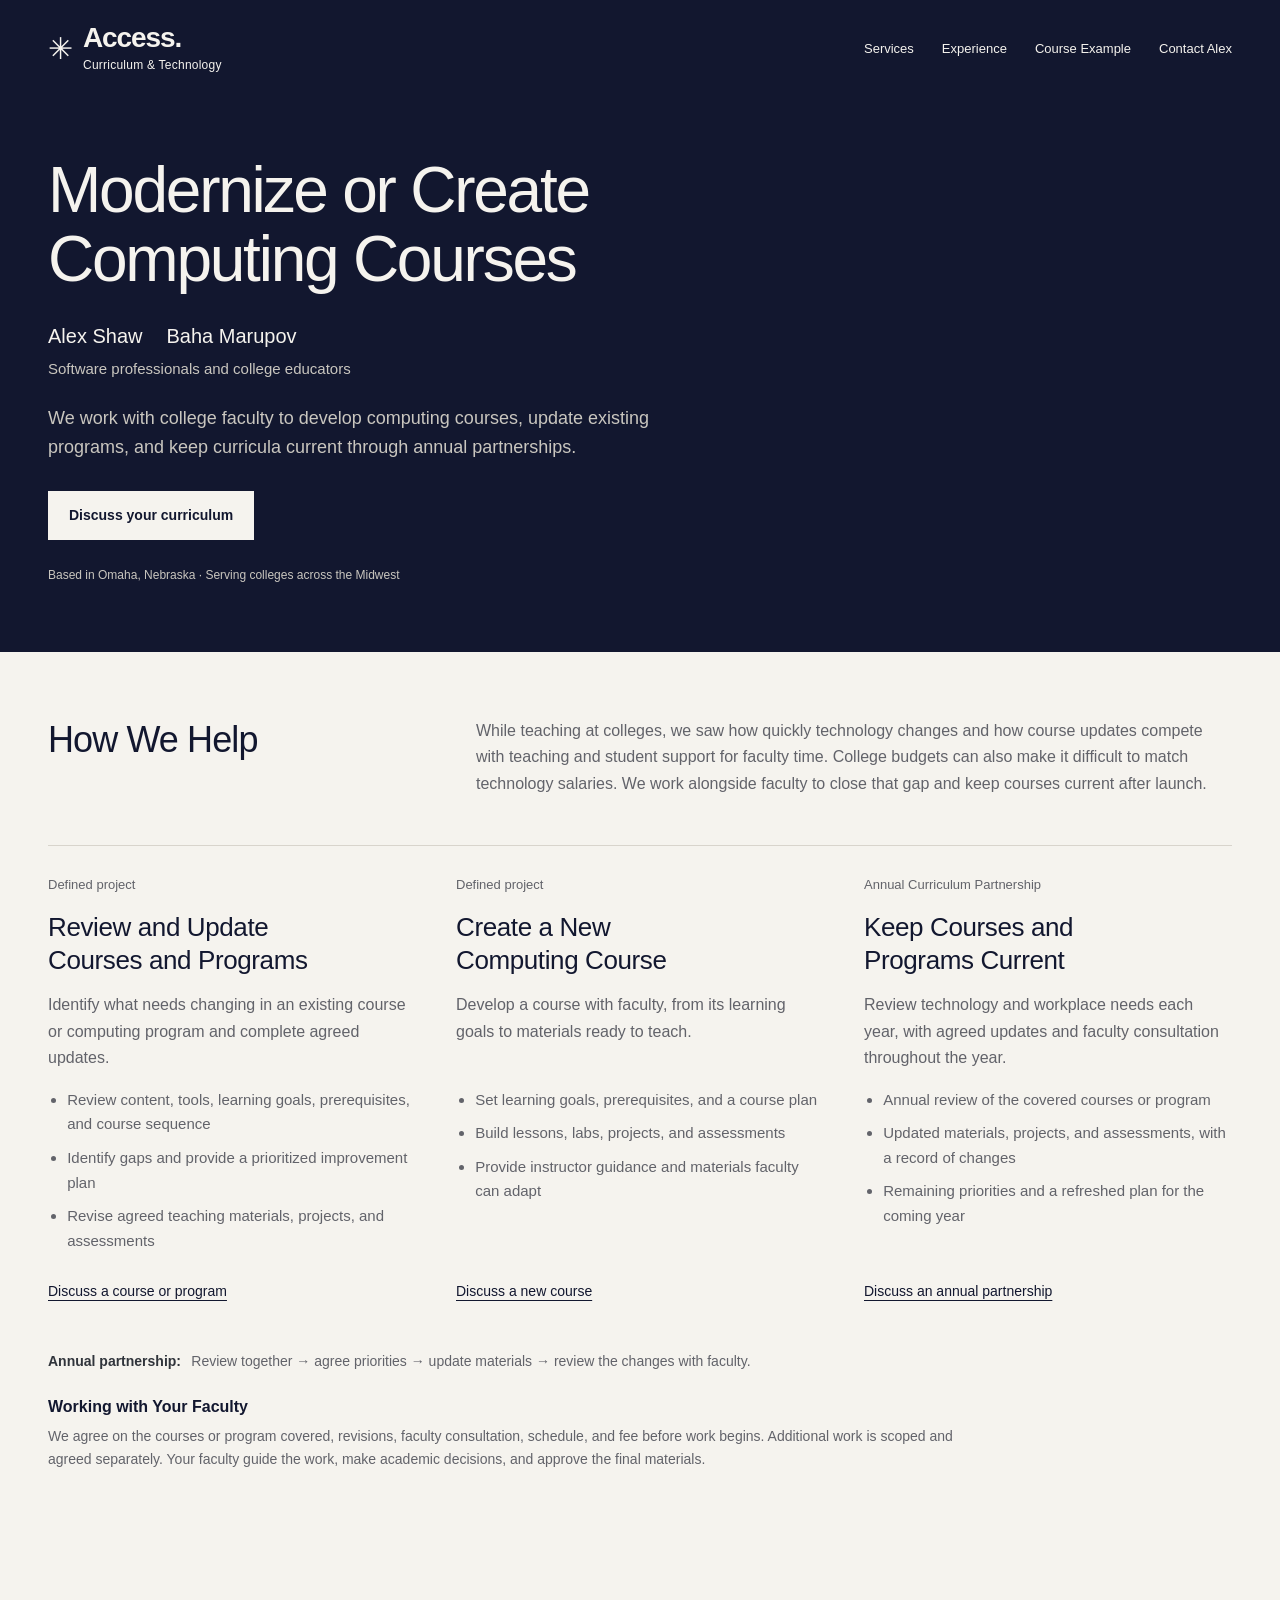
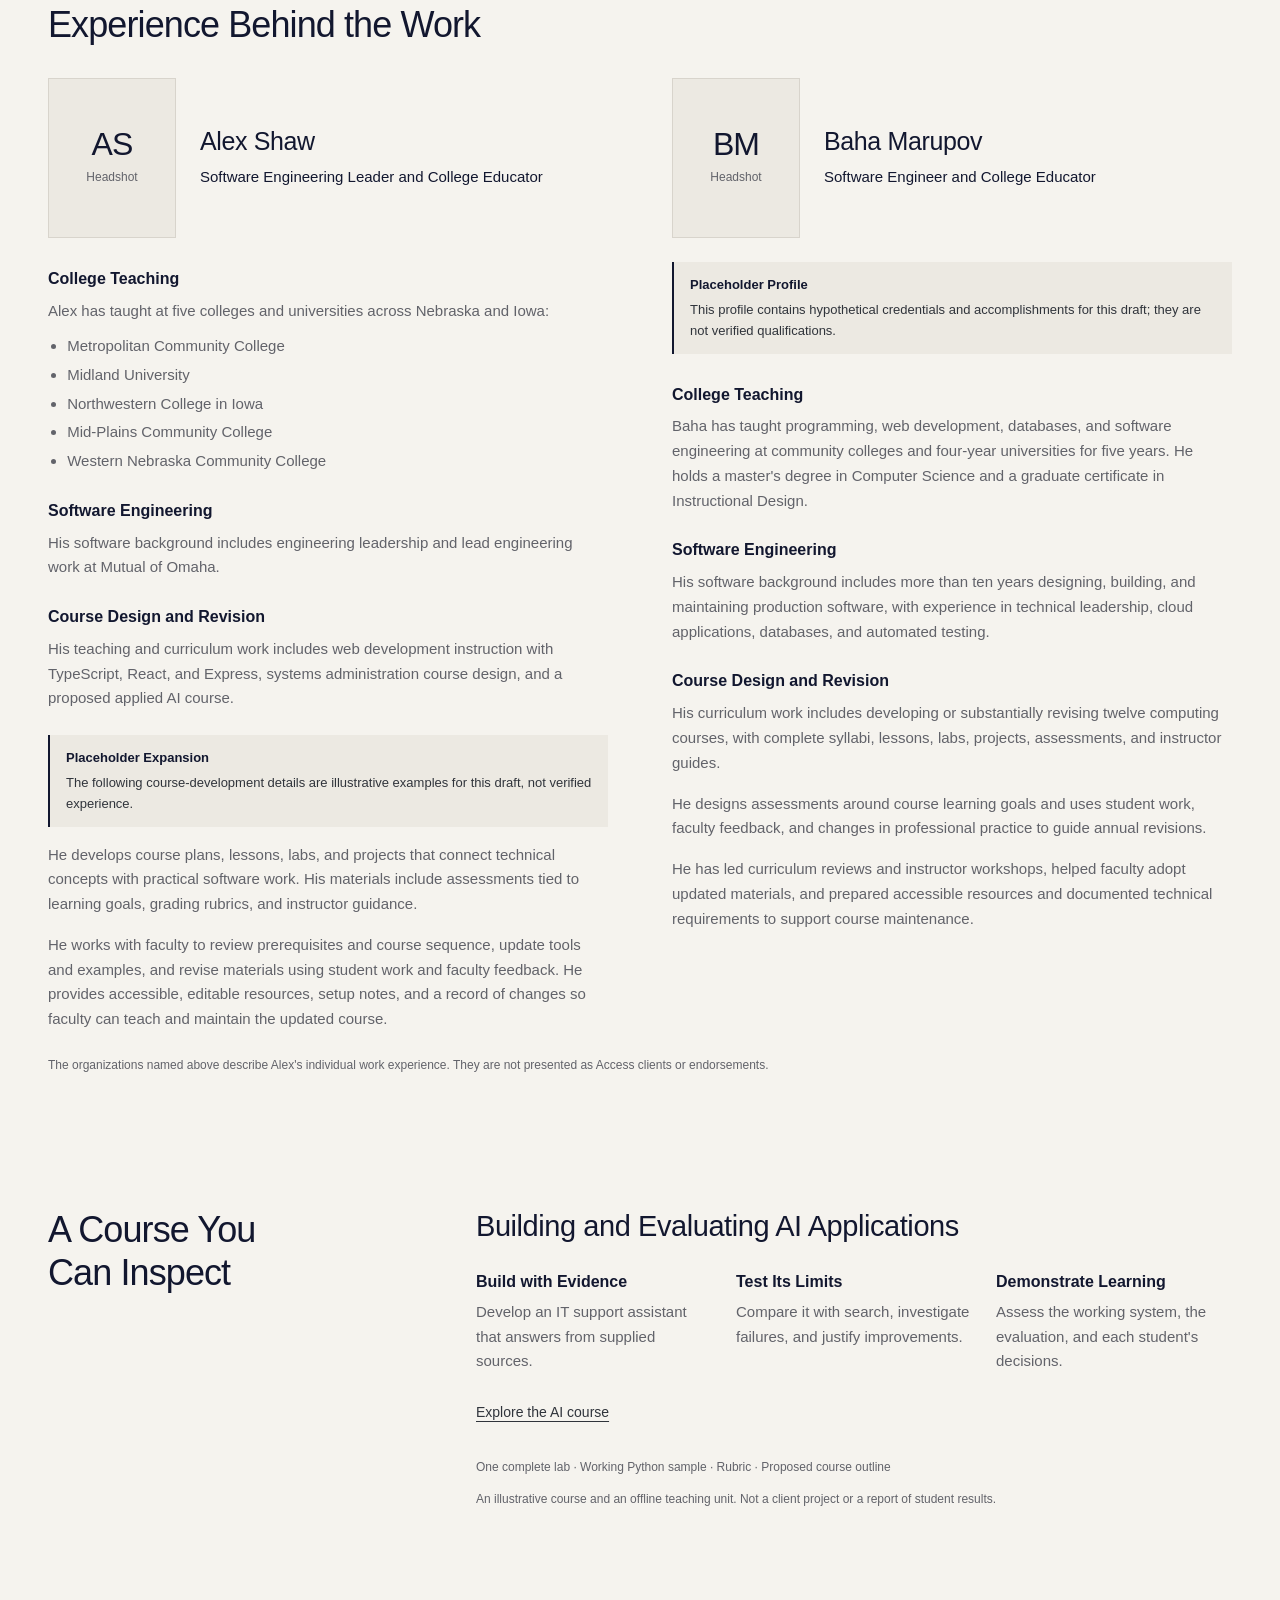
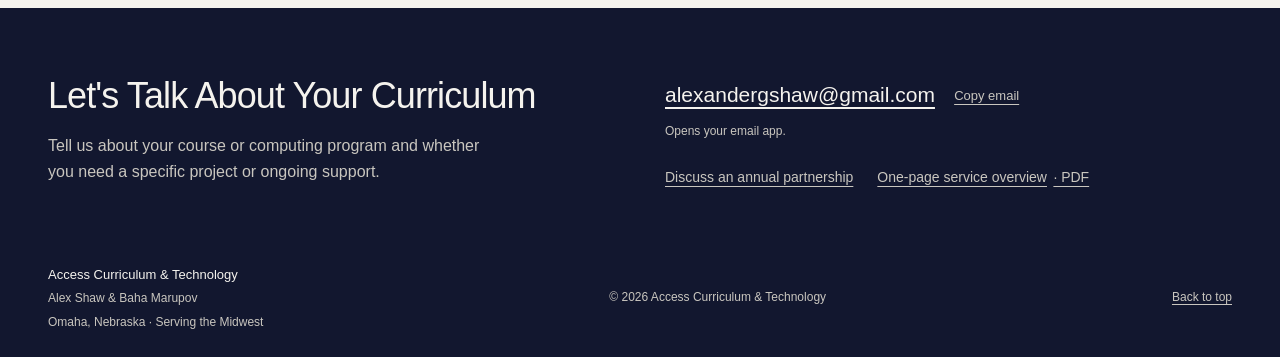
==== commit 3504c9a7: "Expand Alex course-design profile with labeled draft content" ====
--- a/index.html
+++ b/index.html
@@ -102,9 +102,14 @@
                 <dt>Software Engineering</dt>
                 <dd>His software background includes engineering leadership and lead engineering work at Mutual of Omaha.</dd>
               </div>
-              <div>
+              <div id="alex-course-design">
                 <dt>Course Design and Revision</dt>
-                <dd>His teaching and curriculum work includes web development instruction with TypeScript, React, and Express, systems administration course design, and a proposed applied AI course.</dd>
+                <dd>
+                  <p>His teaching and curriculum work includes web development instruction with TypeScript, React, and Express, systems administration course design, and a proposed applied AI course.</p>
+                  <p class="profile-placeholder" id="alex-course-placeholder"><strong>Placeholder Expansion</strong> The following course-development details are illustrative examples for this draft, not verified experience.</p>
+                  <p>He develops course plans, lessons, labs, and projects that connect technical concepts with practical software work. His materials include assessments tied to learning goals, grading rubrics, and instructor guidance.</p>
+                  <p>He works with faculty to review prerequisites and course sequence, update tools and examples, and revise materials using student work and faculty feedback. He provides accessible, editable resources, setup notes, and a record of changes so faculty can teach and maintain the updated course.</p>
+                </dd>
               </div>
             </dl>
           </article>
